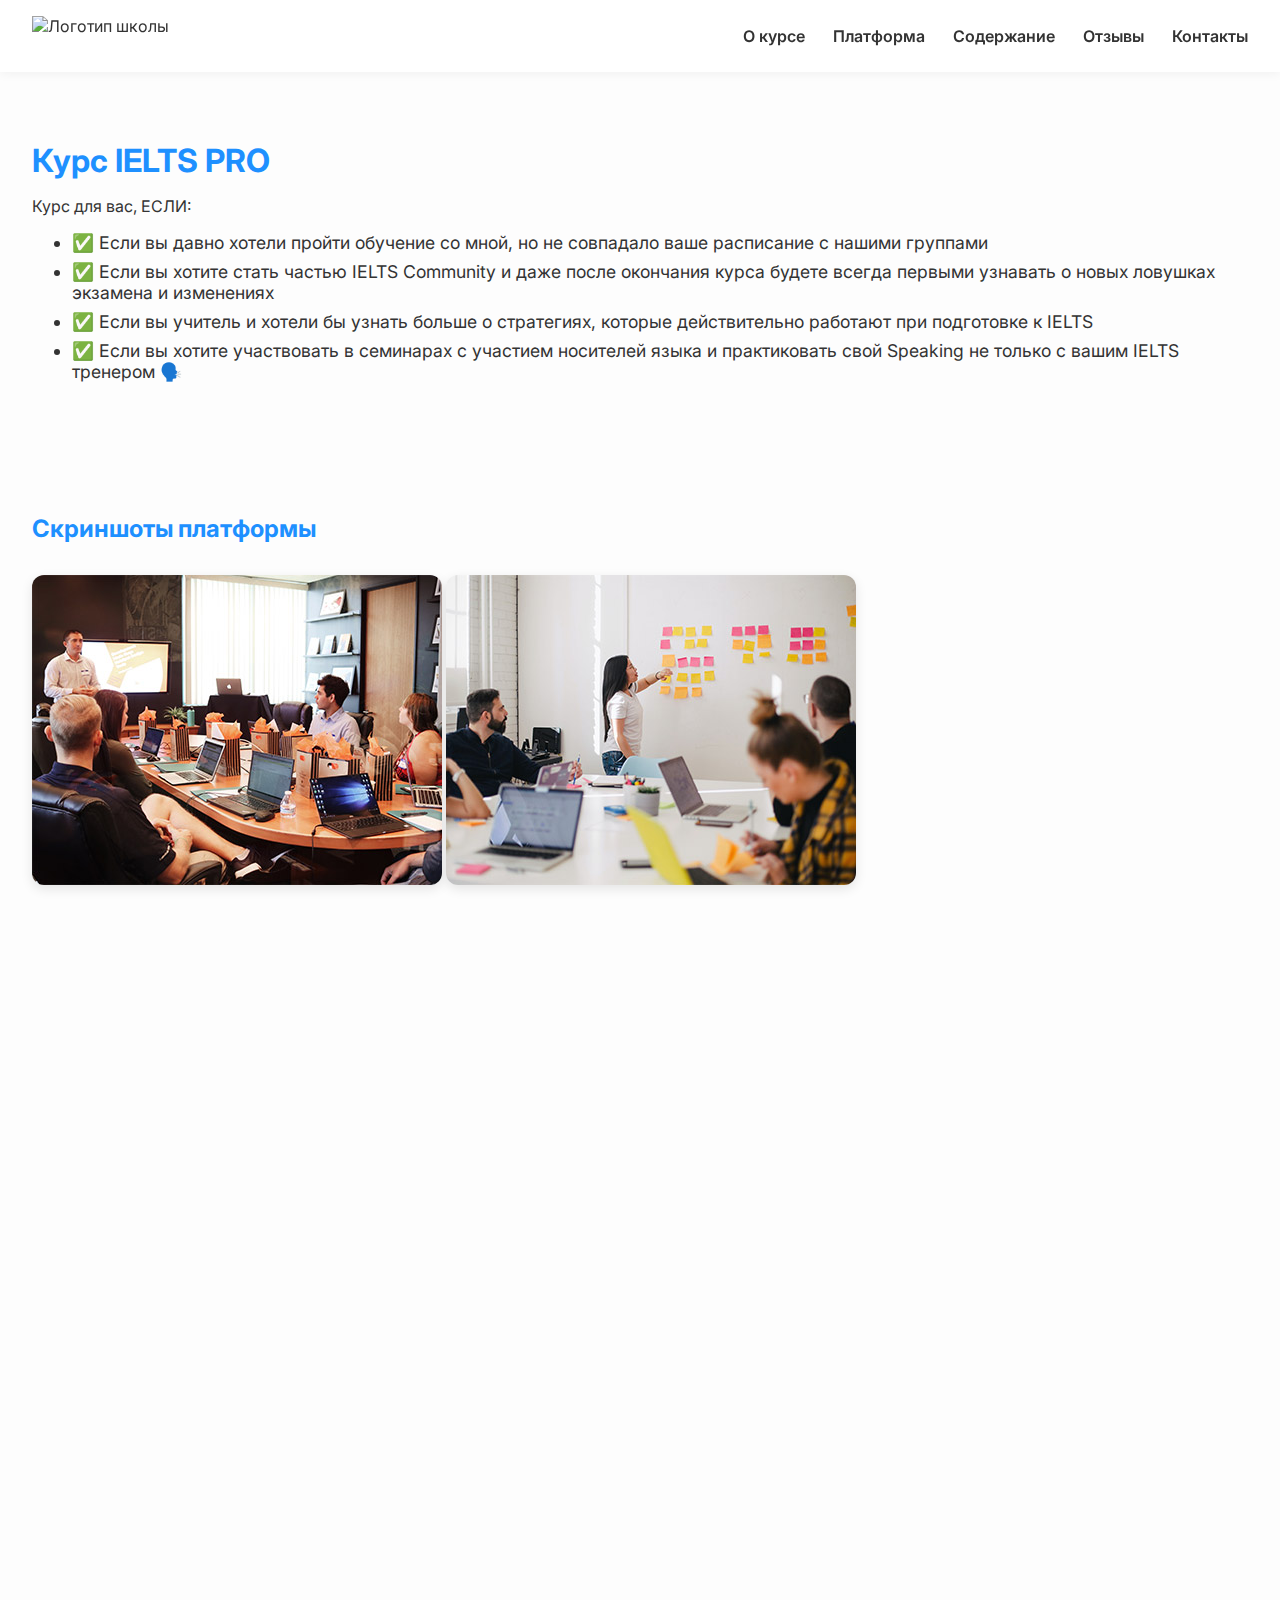
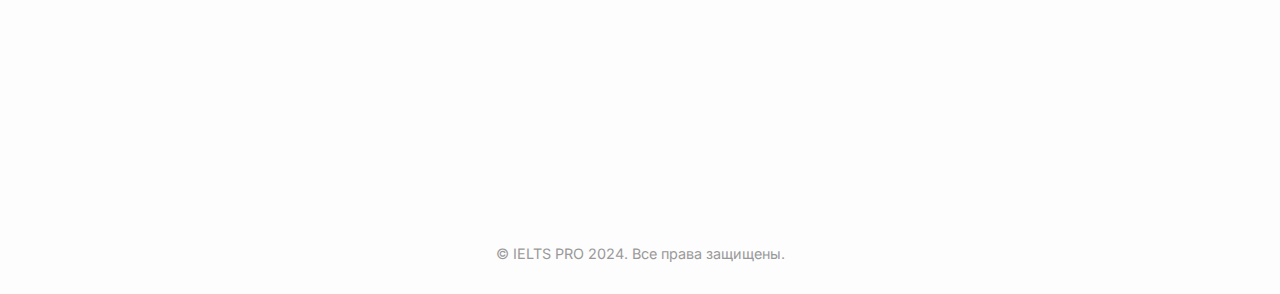
==== ielts_pro.html @ 4461705b "ielts webpage" ====
<!DOCTYPE html>
<html lang="ru">
<head>
  <meta charset="UTF-8">
  <meta name="viewport" content="width=device-width, initial-scale=1.0">
  <title>IELTS PRO</title>
  <link href="https://fonts.googleapis.com/css2?family=Inter:wght@400;600;700&display=swap" rel="stylesheet">
  <style>
    html {
      scroll-behavior: smooth;
    }
    body {
      font-family: 'Inter', sans-serif;
      margin: 0;
      padding: 0;
      background-color: #fdfdfd;
      color: #333;
    }
    header {
      background-color: white;
      padding: 1rem 2rem;
      display: flex;
      justify-content: space-between;
      align-items: center;
      position: sticky;
      top: 0;
      z-index: 1000;
      box-shadow: 0 2px 10px rgba(0, 0, 0, 0.05);
    }
    nav a {
      margin-left: 1.5rem;
      text-decoration: none;
      color: #333;
      font-weight: 600;
      transition: color 0.3s;
    }
    nav a:hover {
      color: #1e90ff;
    }
    section {
      padding: 3rem 2rem;
      opacity: 0;
      transform: translateY(20px);
      transition: opacity 0.8s ease, transform 0.8s ease;
    }
    section.visible {
      opacity: 1;
      transform: translateY(0);
    }
    h1, h2 {
      margin-bottom: 1rem;
      color: #1e90ff;
    }
    ul li {
      margin-bottom: 0.5rem;
      font-size: 1.1rem;
    }
    .screenshot {
      max-width: 100%;
      margin: 1rem 0;
      border-radius: 12px;
      box-shadow: 0 4px 12px rgba(0, 0, 0, 0.1);
    }
    .accordion {
      cursor: pointer;
      padding: 1rem;
      border-radius: 8px;
      background-color: #eee;
      margin-bottom: 0.5rem;
      transition: background-color 0.3s;
    }
    .accordion:hover {
      background-color: #ddd;
    }
    .panel {
      display: none;
      padding: 1rem;
      background-color: #f9f9f9;
      border-radius: 0 0 8px 8px;
    }
    .reviews {
      display: flex;
      overflow-x: auto;
      gap: 1rem;
    }
    .review {
      flex: 0 0 80%;
      min-width: 280px;
      background: #fff;
      padding: 1rem;
      border-radius: 12px;
      box-shadow: 0 2px 10px rgba(0,0,0,0.05);
    }
    .socials a {
      margin-right: 1rem;
      font-size: 24px;
      text-decoration: none;
    }
    footer {
      text-align: center;
      padding: 2rem;
      font-size: 0.9rem;
      color: #999;
    }
  </style>
</head>
<body>
  <header>
    <img src="assets/images/logo_web_1.png" alt="Логотип школы" height="40">
    <nav>
      <a href="#about">О курсе</a>
      <a href="#screenshots">Платформа</a>
      <a href="#content">Содержание</a>
      <a href="#reviews">Отзывы</a>
      <a href="#contact">Контакты</a>
    </nav>
  </header>

  <section id="about">
    <h1>Курс IELTS PRO</h1>
    <p>Курс для вас, ЕСЛИ:</p>
    <ul>
      <li>✅ Если вы давно хотели пройти обучение со мной, но не совпадало ваше расписание с нашими группами</li>
      <li>✅ Если вы хотите стать частью IELTS Community и даже после окончания курса будете всегда первыми узнавать о новых ловушках экзамена и изменениях</li>
      <li>✅ Если вы учитель и хотели бы узнать больше о стратегиях, которые действительно работают при подготовке к IELTS</li>
      <li>✅ Если вы хотите участвовать в семинарах с участием носителей языка и практиковать свой Speaking не только с вашим IELTS тренером 🗣️</li>
    </ul>
  </section>

  <section id="screenshots">
    <h2>Скриншоты платформы</h2>
    <img src="assets/images/course-01.jpg" alt="Скриншот курса" class="screenshot">
    <img src="assets/images/course-02.jpg" alt="Скриншот курса" class="screenshot">
  </section>

  <section id="content">
    <h2>Содержание курса</h2>
    <div class="accordion" onclick="togglePanel(this)">Модуль 1: Введение в экзамен IELTS</div>
    <div class="panel">Подробное объяснение формата экзамена, критериев оценки и стратегий подготовки.</div>

    <div class="accordion" onclick="togglePanel(this)">Модуль 2: Reading и Listening</div>
    <div class="panel">Методики анализа текстов и аудио с акцентом на практику.</div>

    <div class="accordion" onclick="togglePanel(this)">Модуль 3: Writing</div>
    <div class="panel">Разбор заданий Academic и General, шаблоны и примеры.</div>

    <div class="accordion" onclick="togglePanel(this)">Модуль 4: Speaking</div>
    <div class="panel">Подготовка к Part 1–3, практика с тренером и носителями языка.</div>
  </section>

  <section id="reviews">
    <h2>Отзывы студентов</h2>
    <div class="reviews">
      <div class="review">⭐⭐⭐⭐⭐<br>Курс очень структурированный и понятный! Благодаря нему сдала экзамен на 7.5!</div>
      <div class="review">⭐⭐⭐⭐⭐<br>Отличная платформа, удобный формат. Особенно понравились Speaking-сессии.</div>
    </div>
  </section>

  <section id="contact">
    <h2>Стоимость и контакт</h2>
    <p><strong>Цена:</strong> 14 900 ₽</p>
    <div class="socials">
      <a href="mailto:teacher@example.com">📧</a>
      <a href="https://t.me/teacher" target="_blank">📱</a>
      <a href="https://instagram.com/teacher" target="_blank">📸</a>
    </div>
  </section>

  <footer>
    © IELTS PRO 2024. Все права защищены.
  </footer>

  <script>
    function togglePanel(el) {
      const panel = el.nextElementSibling;
      panel.style.display = panel.style.display === 'block' ? 'none' : 'block';
    }

    const sections = document.querySelectorAll('section');
    const observer = new IntersectionObserver(entries => {
      entries.forEach(entry => {
        if (entry.isIntersecting) {
          entry.target.classList.add('visible');
          observer.unobserve(entry.target);
        }
      });
    }, { threshold: 0.1 });

    sections.forEach(section => {
      observer.observe(section);
    });
  </script>
</body>
</html>
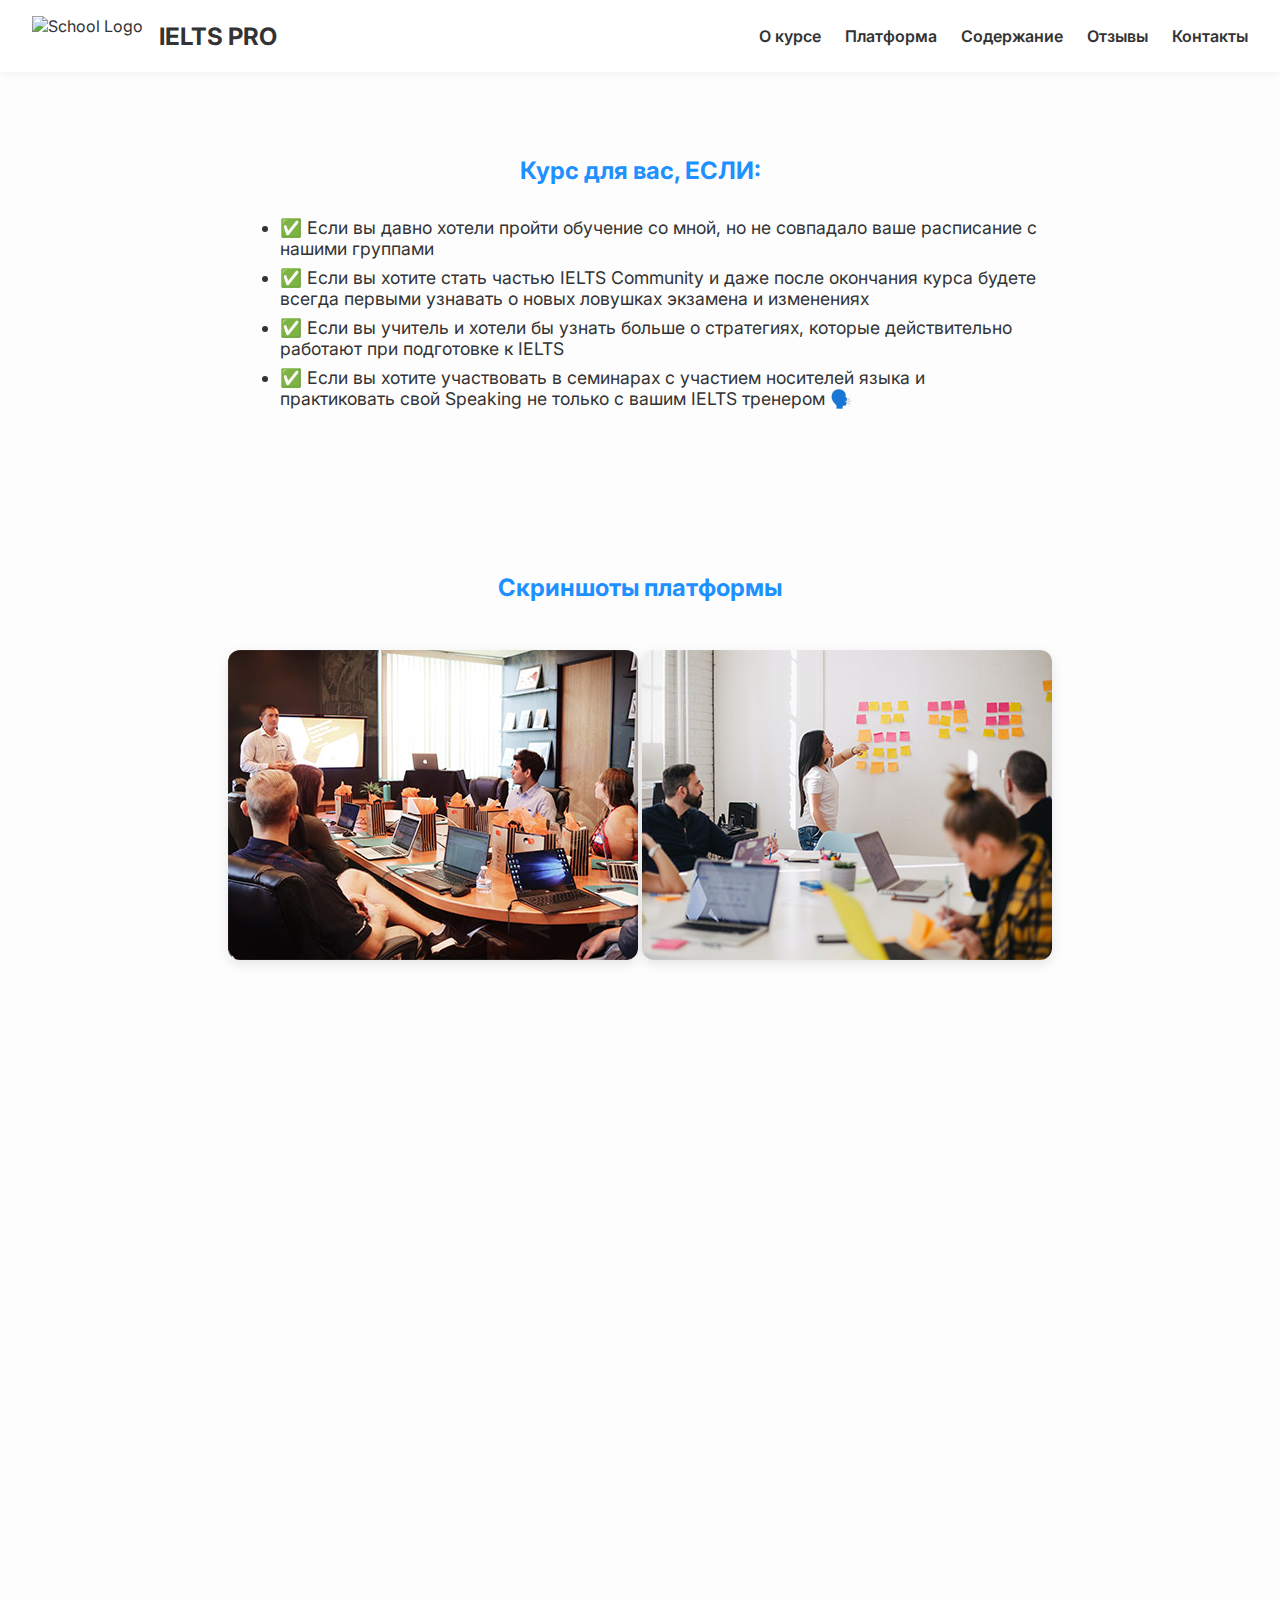
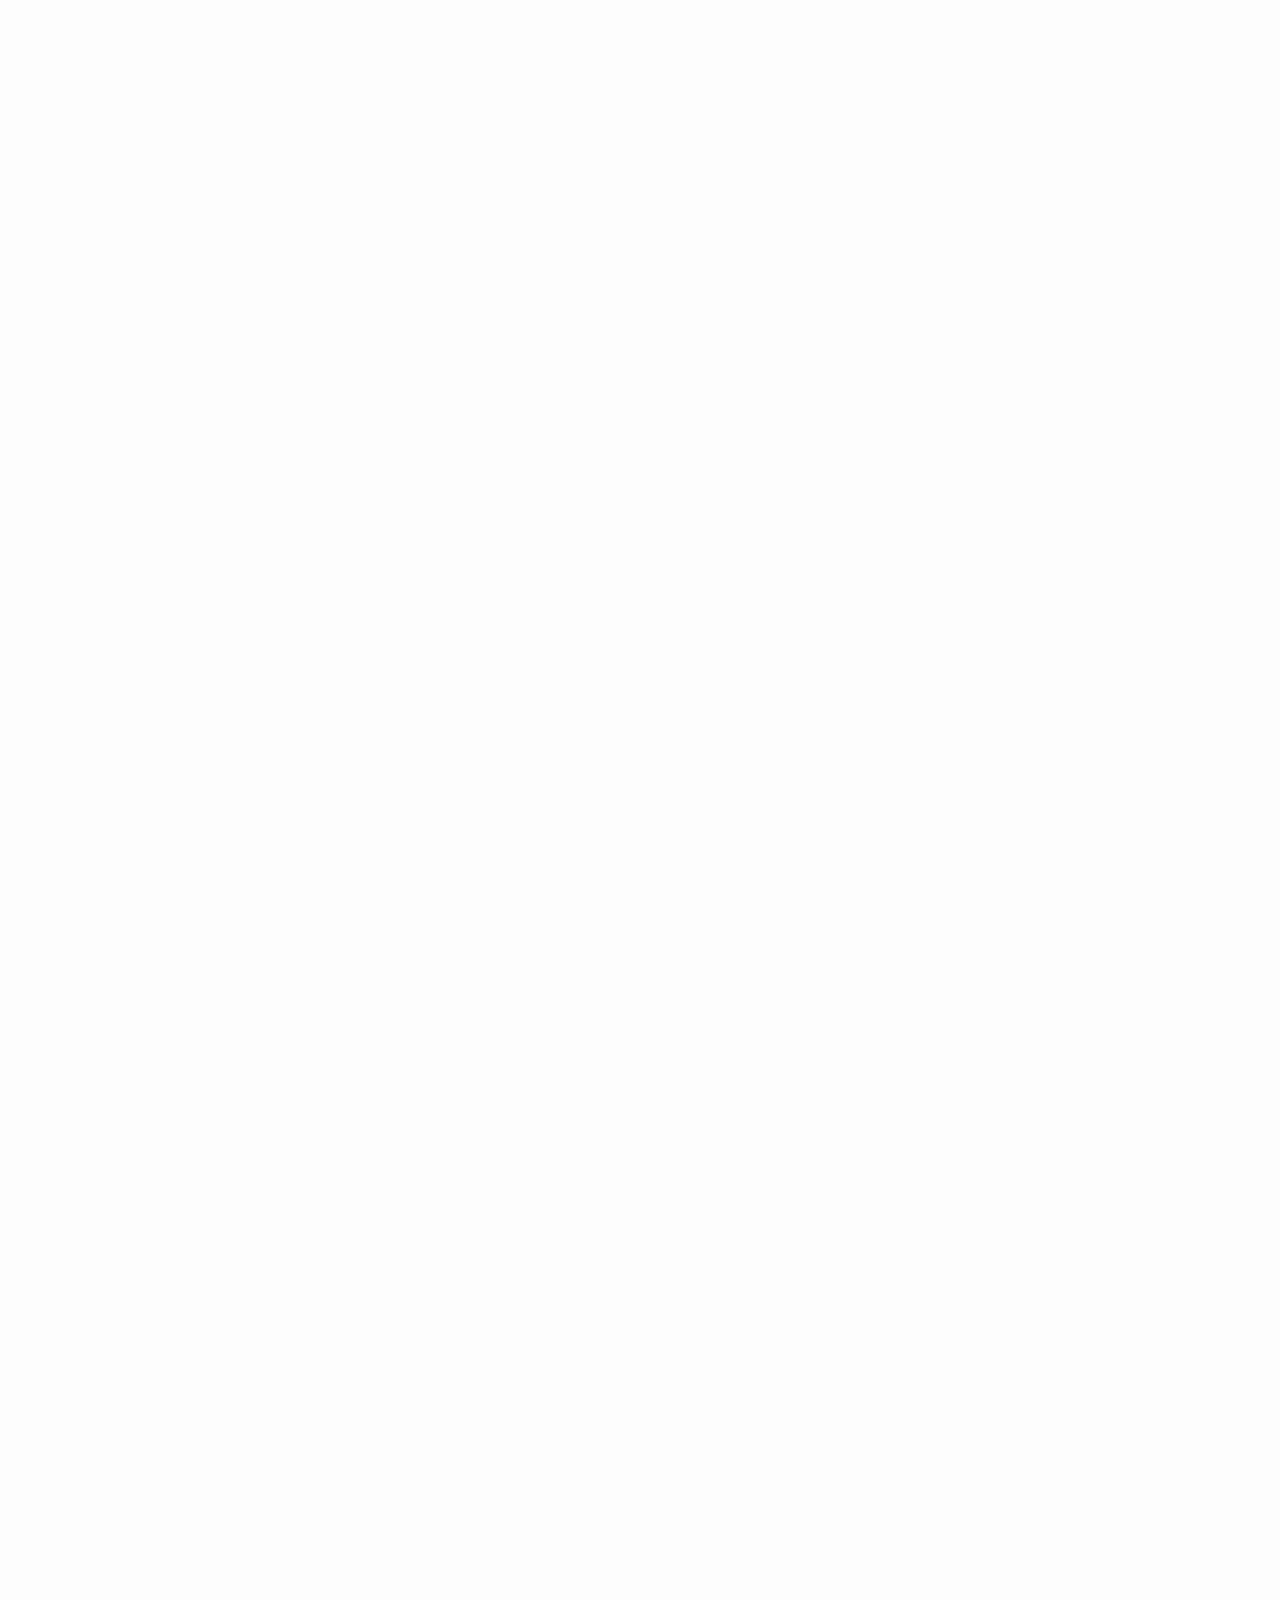
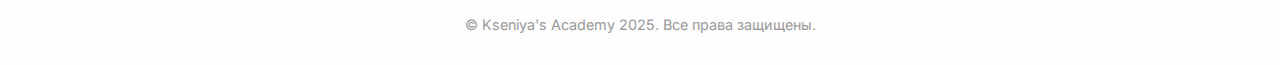
==== commit 6d1b9543: "some edits" ====
--- a/ielts_pro.html
+++ b/ielts_pro.html
@@ -1,11 +1,18 @@
 <!DOCTYPE html>
 <html lang="ru">
 <head>
+  <!-- Meta Information -->
   <meta charset="UTF-8">
   <meta name="viewport" content="width=device-width, initial-scale=1.0">
-  <title>IELTS PRO</title>
+  <title>Kseniya's Academy | IELTS PRO</title>
+
+  <!-- External Resources -->
   <link href="https://fonts.googleapis.com/css2?family=Inter:wght@400;600;700&display=swap" rel="stylesheet">
+  <link rel="stylesheet" href="https://cdnjs.cloudflare.com/ajax/libs/font-awesome/5.15.4/css/all.min.css">
+
+  <!-- Styles -->
   <style>
+    /* Base styles and resets */
     html {
       scroll-behavior: smooth;
     }
@@ -16,6 +23,8 @@
       background-color: #fdfdfd;
       color: #333;
     }
+
+    /* Header and Navigation Components */
     header {
       background-color: white;
       padding: 1rem 2rem;
@@ -27,6 +36,28 @@
       z-index: 1000;
       box-shadow: 0 2px 10px rgba(0, 0, 0, 0.05);
     }
+
+    /* Mobile Navigation Toggle Button */
+    .hamburger {
+      display: none;
+      flex-direction: column;
+      cursor: pointer;
+      padding: 5px;
+      z-index: 1001;
+    }
+    .hamburger span {
+      background: #333;
+      height: 3px;
+      width: 25px;
+      margin: 3px 0;
+      display: block;
+      transition: all 0.3s ease;
+    }
+
+    /* Main Navigation Menu */
+    .nav-menu {
+      display: flex;
+    }
     nav a {
       margin-left: 1.5rem;
       text-decoration: none;
@@ -37,8 +68,12 @@
     nav a:hover {
       color: #1e90ff;
     }
+
+    /* Section Layout and Animations */
     section {
-      padding: 3rem 2rem;
+      max-width: 1200px;
+      margin: 0 auto;
+      padding: 4rem 2rem;
       opacity: 0;
       transform: translateY(20px);
       transition: opacity 0.8s ease, transform 0.8s ease;
@@ -51,15 +86,24 @@
       margin-bottom: 1rem;
       color: #1e90ff;
     }
+    h2 {
+      text-align: center;
+      margin-bottom: 2rem;
+      position: relative;
+    }
     ul li {
       margin-bottom: 0.5rem;
       font-size: 1.1rem;
     }
     .screenshot {
       max-width: 100%;
-      margin: 1rem 0;
+      margin: 1rem auto;
       border-radius: 12px;
       box-shadow: 0 4px 12px rgba(0, 0, 0, 0.1);
+      transition: transform 0.3s ease;
+    }
+    .screenshot:hover {
+      transform: translateY(-5px);
     }
     .accordion {
       cursor: pointer;
@@ -80,16 +124,72 @@
     }
     .reviews {
       display: flex;
-      overflow-x: auto;
-      gap: 1rem;
+      gap: 2rem;
+      margin-top: 2rem;
+      flex-wrap: wrap;
+      justify-content: center;
     }
     .review {
-      flex: 0 0 80%;
-      min-width: 280px;
+      flex: 1;
+      min-width: 300px;
+      max-width: 400px;
       background: #fff;
-      padding: 1rem;
+      padding: 2rem;
       border-radius: 12px;
-      box-shadow: 0 2px 10px rgba(0,0,0,0.05);
+      box-shadow: 0 4px 12px rgba(0,0,0,0.1);
+      transition: transform 0.3s ease;
+    }
+    .review:hover {
+      transform: translateY(-5px);
+    }
+    .review-text {
+      margin-bottom: 10px;
+      position: relative;
+      overflow: hidden;
+    }
+
+    .review-text.collapsed {
+      max-height: 100px;
+    }
+
+    .review-text.expanded {
+      max-height: none;
+    }
+
+    .read-more-btn {
+      background: none;
+      border: none;
+      color: #1e90ff;
+      cursor: pointer;
+      font-size: 0.9rem;
+      padding: 5px 0;
+      margin-top: 10px;
+      text-decoration: underline;
+    }
+
+    .read-more-btn:hover {
+      color: #1873cc;
+    }
+
+    .fade-bottom {
+      position: absolute;
+      bottom: 0;
+      left: 0;
+      width: 100%;
+      height: 50px;
+      background: linear-gradient(transparent, white);
+      pointer-events: none;
+      display: none;
+    }
+
+    .review-text.collapsed .fade-bottom {
+      display: block;
+    }
+    .reviewer-name {
+      color: #666;
+      font-style: italic;
+      margin: 0;
+      text-align: right;
     }
     .socials a {
       margin-right: 1rem;
@@ -102,12 +202,370 @@
       font-size: 0.9rem;
       color: #999;
     }
+    .pricing-plans {
+      display: flex;
+      gap: 2rem;
+      justify-content: center;
+      flex-wrap: wrap;
+      margin-top: 2rem;
+    }
+
+    .pricing-plan {
+      flex: 1;
+      min-width: 280px;
+      max-width: 320px;
+      background: white;
+      padding: 2rem;
+      border-radius: 12px;
+      box-shadow: 0 4px 12px rgba(0,0,0,0.1);
+      text-align: center;
+      transition: transform 0.3s ease;
+    }
+
+    .pricing-plan:hover {
+      transform: translateY(-5px);
+    }
+
+    .plan-name {
+      font-size: 1.5rem;
+      color: #1e90ff;
+      margin-bottom: 1rem;
+    }
+
+    .plan-price {
+      font-size: 2rem;
+      font-weight: bold;
+      margin-bottom: 1.5rem;
+    }
+
+    .plan-features {
+      list-style: none;
+      padding: 0;
+      margin-bottom: 1.5rem;
+    }
+
+    .plan-features li {
+      margin-bottom: 0.5rem;
+    }
+
+    .contact-icons {
+      display: flex;
+      justify-content: center;
+      gap: 2rem;
+      margin-top: 2rem;
+    }
+
+    .contact-icon {
+      font-size: 2.5rem;
+      color: #1e90ff;
+      transition: transform 0.3s;
+    }
+
+    .contact-icon:hover {
+      transform: scale(1.1);
+    }
+
+    @media screen and (max-width: 768px) {
+      /* Mobile Navigation Adjustments */
+      .hamburger {
+        display: flex;
+      }
+    
+      .nav-menu {
+        position: fixed;
+        right: -100%;
+        top: 70px;
+        flex-direction: column;
+        background: white;
+        width: 100%;
+        height: auto;
+        padding: 20px;
+        transition: 0.3s;
+        box-shadow: 0 2px 5px rgba(0,0,0,0.1);
+        z-index: 1000;
+      }
+    
+      .nav-menu.active {
+        right: 0;
+      }
+    
+      .nav-menu a {
+        margin: 10px 0;
+        text-align: center;
+        display: block;
+        padding: 10px;
+        width: 100%;
+        box-sizing: border-box;
+      }
+    
+      /* Mobile Menu Animation */
+      .hamburger.active span:nth-child(1) {
+        transform: rotate(45deg) translate(6px, 6px);
+      }
+    
+      .hamburger.active span:nth-child(2) {
+        opacity: 0;
+      }
+    
+      .hamburger.active span:nth-child(3) {
+        transform: rotate(-45deg) translate(6px, -6px);
+      }
+
+      /* Mobile Header Height */
+      header {
+        height: 70px;
+        padding: 0 2rem;
+      }
+
+      /* Mobile Content Positioning */
+      body {
+        padding-top: 0;
+        position: relative;
+      }
+
+      /* Mobile Menu Display States */
+      .nav-menu:not(.active) {
+        display: none;
+      }
+
+      /* Mobile Typography Adjustments */
+      h1 {
+        font-size: 1.2rem !important; /* Уменьшаем размер на мобильных */
+      }
+
+      /* Mobile Section Spacing */
+      section {
+        padding: 2rem 1rem;
+      }
+
+      /* Mobile Cards Layout */
+      .pricing-plan,
+      .review {
+        min-width: auto;
+        width: 100%;
+        margin: 0 0 1rem 0;
+        padding: 1.5rem;
+        box-sizing: border-box;
+      }
+
+      .pricing-plans,
+      .reviews {
+        gap: 1rem;
+        padding: 0 1rem; /* Add horizontal padding */
+        margin: 0;
+        display: flex;
+        flex-direction: column;
+        align-items: center;
+        width: 100%;
+        box-sizing: border-box;
+      }
+
+      #pricing,
+      #reviews {
+        padding: 2rem 1rem;
+        width: 100%;
+        box-sizing: border-box;
+      }
+    }
+
+    /* Prevent Horizontal Scrolling */
+    html, body {
+      overflow-x: hidden;
+      width: 100%;
+    }
+
+    /* Стили для секции содержания */
+    #content {
+        max-width: 800px;
+        margin: 0 auto;
+        padding: 3rem 2rem;
+    }
+
+    .accordion {
+        max-width: 100%;
+        margin-bottom: 1rem;
+        border: 1px solid #e0e0e0;
+        border-radius: 8px;
+        background-color: #f8f9fa;
+        transition: all 0.3s ease;
+    }
+
+    .accordion:hover {
+        background-color: #e9ecef;
+        transform: translateY(-2px);
+        box-shadow: 0 4px 8px rgba(0,0,0,0.1);
+    }
+
+    .panel {
+        max-width: 100%;
+        margin: 0 0 1rem;
+        padding: 1rem;
+        border-radius: 0 0 8px 8px;
+        background-color: white;
+        box-shadow: inset 0 2px 4px rgba(0,0,0,0.05);
+    }
+
+    /* Стили для секции отзывов */
+    #reviews {
+        max-width: 900px;
+        margin: 0 auto;
+        padding: 3rem 2rem;
+    }
+
+    /* Медиа-запрос для мобильных устройств */
+    @media screen and (max-width: 768px) {
+        #content,
+        #reviews {
+            padding: 2rem 1rem;
+        }
+
+        .review {
+            flex: 0 0 90%;
+            padding: 1.5rem;
+        }
+    }
+
+    /* Общие стили для всех секций */
+    section {
+        max-width: 1200px;
+        margin: 0 auto;
+        padding: 4rem 2rem;
+        opacity: 0;
+        transform: translateY(20px);
+        transition: opacity 0.8s ease, transform 0.8s ease;
+    }
+
+    /* Специфичные стили для разных секций */
+    #about {
+        max-width: 800px;
+    }
+
+    #screenshots {
+        max-width: 1000px;
+        text-align: center;
+    }
+
+    #content {
+        max-width: 800px;
+    }
+
+    #reviews {
+        max-width: 900px;
+    }
+
+    #pricing {
+        max-width: 1000px;
+    }
+
+    #contact {
+        max-width: 600px;
+        text-align: center;
+    }
+
+    /* Стили для изображений в секции screenshots */
+    .screenshot {
+        max-width: 100%;
+        margin: 1rem auto;
+        border-radius: 12px;
+        box-shadow: 0 4px 12px rgba(0,0,0,0.1);
+        transition: transform 0.3s ease;
+    }
+
+    .screenshot:hover {
+        transform: translateY(-5px);
+    }
+
+    /* Медиа-запрос для мобильных устройств */
+    @media screen and (max-width: 768px) {
+        section {
+            padding: 3rem 1rem;
+        }
+
+        #about,
+        #screenshots,
+        #content,
+        #reviews,
+        #pricing,
+        #contact {
+            padding: 2rem 1rem;
+        }
+
+        .screenshot {
+            margin: 0.5rem auto;
+        }
+
+        .pricing-plan,
+        .review {
+            min-width: 100%;
+            margin: 0 0 1reм 0;
+        }
+
+        .pricing-plans,
+        .reviews {
+            gap: 1rem;
+        }
+    }
+
+    /* Fix for horizontal scrolling */
+    html, body {
+        overflow-x: hidden;
+        width: 100%;
+    }
+
+    /* Update reviews and pricing cards for mobile */
+    @media screen and (max-width: 768px) {
+        section {
+            padding: 2rem 1rem;
+        }
+
+        .pricing-plan,
+        .review {
+            min-width: auto;
+            width: 100%;
+            margin: 0 0 1rem 0;
+            padding: 1.5rem;
+            box-sizing: border-box;
+        }
+
+        .pricing-plans,
+        .reviews {
+            gap: 1rem;
+            padding: 0 1rem; /* Add horizontal padding */
+            margin: 0;
+            display: flex;
+            flex-direction: column;
+            align-items: center;
+            width: 100%;
+            box-sizing: border-box;
+        }
+
+        #pricing,
+        #reviews {
+            padding: 2rem 1rem;
+            width: 100%;
+            box-sizing: border-box;
+        }
+    }
   </style>
 </head>
 <body>
+  <!-- Header with Navigation -->
   <header>
-    <img src="assets/images/logo_web_1.png" alt="Логотип школы" height="40">
-    <nav>
+    <!-- Logo and Course Title -->
+    <div style="display: flex; align-items: center; gap: 1rem;">
+      <img src="assets/images/logo_web_1.png" alt="School Logo" height="40">
+      <h1 style="margin: 0; font-size: 1.5rem; color: #333;">IELTS PRO</h1>
+    </div>
+
+    <!-- Mobile Menu Trigger -->
+    <div class="hamburger" onclick="toggleMenu()">
+      <span></span>
+      <span></span>
+      <span></span>
+    </div>
+
+    <!-- Navigation Menu -->
+    <nav class="nav-menu">
       <a href="#about">О курсе</a>
       <a href="#screenshots">Платформа</a>
       <a href="#content">Содержание</a>
@@ -116,9 +574,9 @@
     </nav>
   </header>
 
+  <!-- Course Introduction Section -->
   <section id="about">
-    <h1>Курс IELTS PRO</h1>
-    <p>Курс для вас, ЕСЛИ:</p>
+    <h2>Курс для вас, ЕСЛИ:</h2>
     <ul>
       <li>✅ Если вы давно хотели пройти обучение со мной, но не совпадало ваше расписание с нашими группами</li>
       <li>✅ Если вы хотите стать частью IELTS Community и даже после окончания курса будете всегда первыми узнавать о новых ловушках экзамена и изменениях</li>
@@ -127,12 +585,14 @@
     </ul>
   </section>
 
+  <!-- Platform Screenshots Section -->
   <section id="screenshots">
     <h2>Скриншоты платформы</h2>
     <img src="assets/images/course-01.jpg" alt="Скриншот курса" class="screenshot">
     <img src="assets/images/course-02.jpg" alt="Скриншот курса" class="screenshot">
   </section>
 
+  <!-- Course Content Section with Accordion -->
   <section id="content">
     <h2>Содержание курса</h2>
     <div class="accordion" onclick="togglePanel(this)">Модуль 1: Введение в экзамен IELTS</div>
@@ -148,28 +608,92 @@
     <div class="panel">Подготовка к Part 1–3, практика с тренером и носителями языка.</div>
   </section>
 
+  <!-- Student Reviews Section -->
   <section id="reviews">
     <h2>Отзывы студентов</h2>
     <div class="reviews">
-      <div class="review">⭐⭐⭐⭐⭐<br>Курс очень структурированный и понятный! Благодаря нему сдала экзамен на 7.5!</div>
-      <div class="review">⭐⭐⭐⭐⭐<br>Отличная платформа, удобный формат. Особенно понравились Speaking-сессии.</div>
+        <div class="review">
+            <div class="review-text collapsed">
+                <p>Ксения, добрый день!
+                  Хочу оставить небольшой отзыв о нашем сотрудничестве по обучению детей. У меня двое абсолютно разных детей. До начала занятий с вами они уже изучали английский язык — в самых разных форматах: и в группах, и индивидуально, с разными преподавателями.
+                  С уверенностью могу сказать: вы смогли найти подход к каждому из них, несмотря на разные характеры. Дети очень полюбили занятия с вами, хотя требования всегда были на 100%, без каких-либо послаблений.
+                  Динамика обучения, структура занятий, чёткая отчётность и сама система преподавания — всё это дало результат, значительно превосходящий прежний опыт. Ваша методика, разнообразие форм работы, контроль за выполнением заданий и отношение к детям — всё это вызывает большое уважение. Это действительно профессиональный подход.
+                  Я очень надеюсь, что все знания, полученные от вас, помогут им и в дальнейшем. Впереди IELTS — держим пальцы крестиком за сына 😊 А у Дианы сложный курс — надеемся только на лучший результат.
+                  Спасибо за ваш труд! Очень благодарна 🌸</p>
+                <div class="fade-bottom"></div>
+            </div>
+            <button class="read-more-btn">Читать полностью</button>
+            <p class="reviewer-name">— Ирина Сорокина, родитель студента</p>
+        </div>
+        <div class="review">
+            <p class="review-text"><br>Выражаю огромную благодарность за обучение! Профессиональный подход, высокие требования дали отличный результат в знании английского языка. Буквально за 2 месяца на уровень выше!</p>
+            <p class="reviewer-name">— Галина, родитель студена</p>
+        </div>
     </div>
   </section>
 
-  <section id="contact">
-    <h2>Стоимость и контакт</h2>
-    <p><strong>Цена:</strong> 14 900 ₽</p>
-    <div class="socials">
-      <a href="mailto:teacher@example.com">📧</a>
-      <a href="https://t.me/teacher" target="_blank">📱</a>
-      <a href="https://instagram.com/teacher" target="_blank">📸</a>
+  <!-- Pricing Plans Section -->
+  <section id="pricing">
+    <h2>Тарифы</h2>
+    <div class="pricing-plans">
+      <div class="pricing-plan">
+        <h3 class="plan-name">Базовый</h3>
+        <div class="plan-price">14 900 ₽</div>
+        <ul class="plan-features">
+          <li>✅ Доступ к курсу на 3 месяца</li>
+          <li>✅ Все обучающие материалы</li>
+          <li>✅ Тесты и практические задания</li>
+        </ul>
+      </div>
+      
+      <div class="pricing-plan">
+        <h3 class="plan-name">Стандарт</h3>
+        <div class="plan-price">24 900 ₽</div>
+        <ul class="plan-features">
+          <li>✅ Доступ к курсу на 6 месяцев</li>
+          <li>✅ Все материалы базового тарифа</li>
+          <li>✅ 2 индивидуальные консультации</li>
+          <li>✅ Проверка Writing заданий</li>
+        </ul>
+      </div>
+
+      <div class="pricing-plan">
+        <h3 class="plan-name">Премиум</h3>
+        <div class="plan-price">34 900 ₽</div>
+        <ul class="plan-features">
+          <li>✅ Неограниченный доступ к курсу</li>
+          <li>✅ Все материалы стандартного тарифа</li>
+          <li>✅ 5 индивидуальных консультаций</li>
+          <li>✅ Регулярная проверка заданий</li>
+          <li>✅ Персональный ментор</li>
+        </ul>
+      </div>
     </div>
   </section>
 
+  <!-- Contact Information Section -->
+  <section id="contact">
+    <h2>Свяжитесь с нами</h2>
+    <p>Выберите удобный способ связи для получения подробной информации и оплаты курса:</p>
+    <div class="contact-icons">
+      <a href="https://www.instagram.com/kseniya_academy/" target="_blank" class="contact-icon">
+        <i class="fab fa-instagram"></i>
+      </a>
+      <a href="https://wa.me/+77782004417" target="_blank" class="contact-icon">
+        <i class="fab fa-whatsapp"></i>
+      </a>
+      <a href="mailto:libranefertiti93@gmail.com" class="contact-icon">
+        <i class="fas fa-envelope"></i>
+      </a>
+    </div>
+  </section>
+
+  <!-- Footer -->
   <footer>
-    © IELTS PRO 2024. Все права защищены.
+    © Kseniya's Academy 2025. Все права защищены.
   </footer>
 
+  <!-- Scripts -->
   <script>
     function togglePanel(el) {
       const panel = el.nextElementSibling;
@@ -189,6 +713,38 @@
     sections.forEach(section => {
       observer.observe(section);
     });
+
+    function toggleMenu() {
+      const hamburger = document.querySelector('.hamburger');
+      const navMenu = document.querySelector('.nav-menu');
+      
+      hamburger.classList.toggle('active');
+      navMenu.classList.toggle('active');
+    }
+
+    // Close menu when clicking a link
+    document.querySelectorAll('.nav-menu a').forEach(link => {
+      link.addEventListener('click', () => {
+        const hamburger = document.querySelector('.hamburger');
+        const navMenu = document.querySelector('.nav-menu');
+        
+        hamburger.classList.remove('active');
+        navMenu.classList.remove('active');
+      });
+    });
+
+    // Read More functionality
+    document.querySelectorAll('.read-more-btn').forEach(button => {
+        button.addEventListener('click', function() {
+            const reviewText = this.previousElementSibling;
+            const isCollapsed = reviewText.classList.contains('collapsed');
+            
+            reviewText.classList.toggle('collapsed');
+            reviewText.classList.toggle('expanded');
+            
+            this.textContent = isCollapsed ? 'Свернуть' : 'Читать полностью';
+        });
+    });
   </script>
 </body>
-</html>
+</html>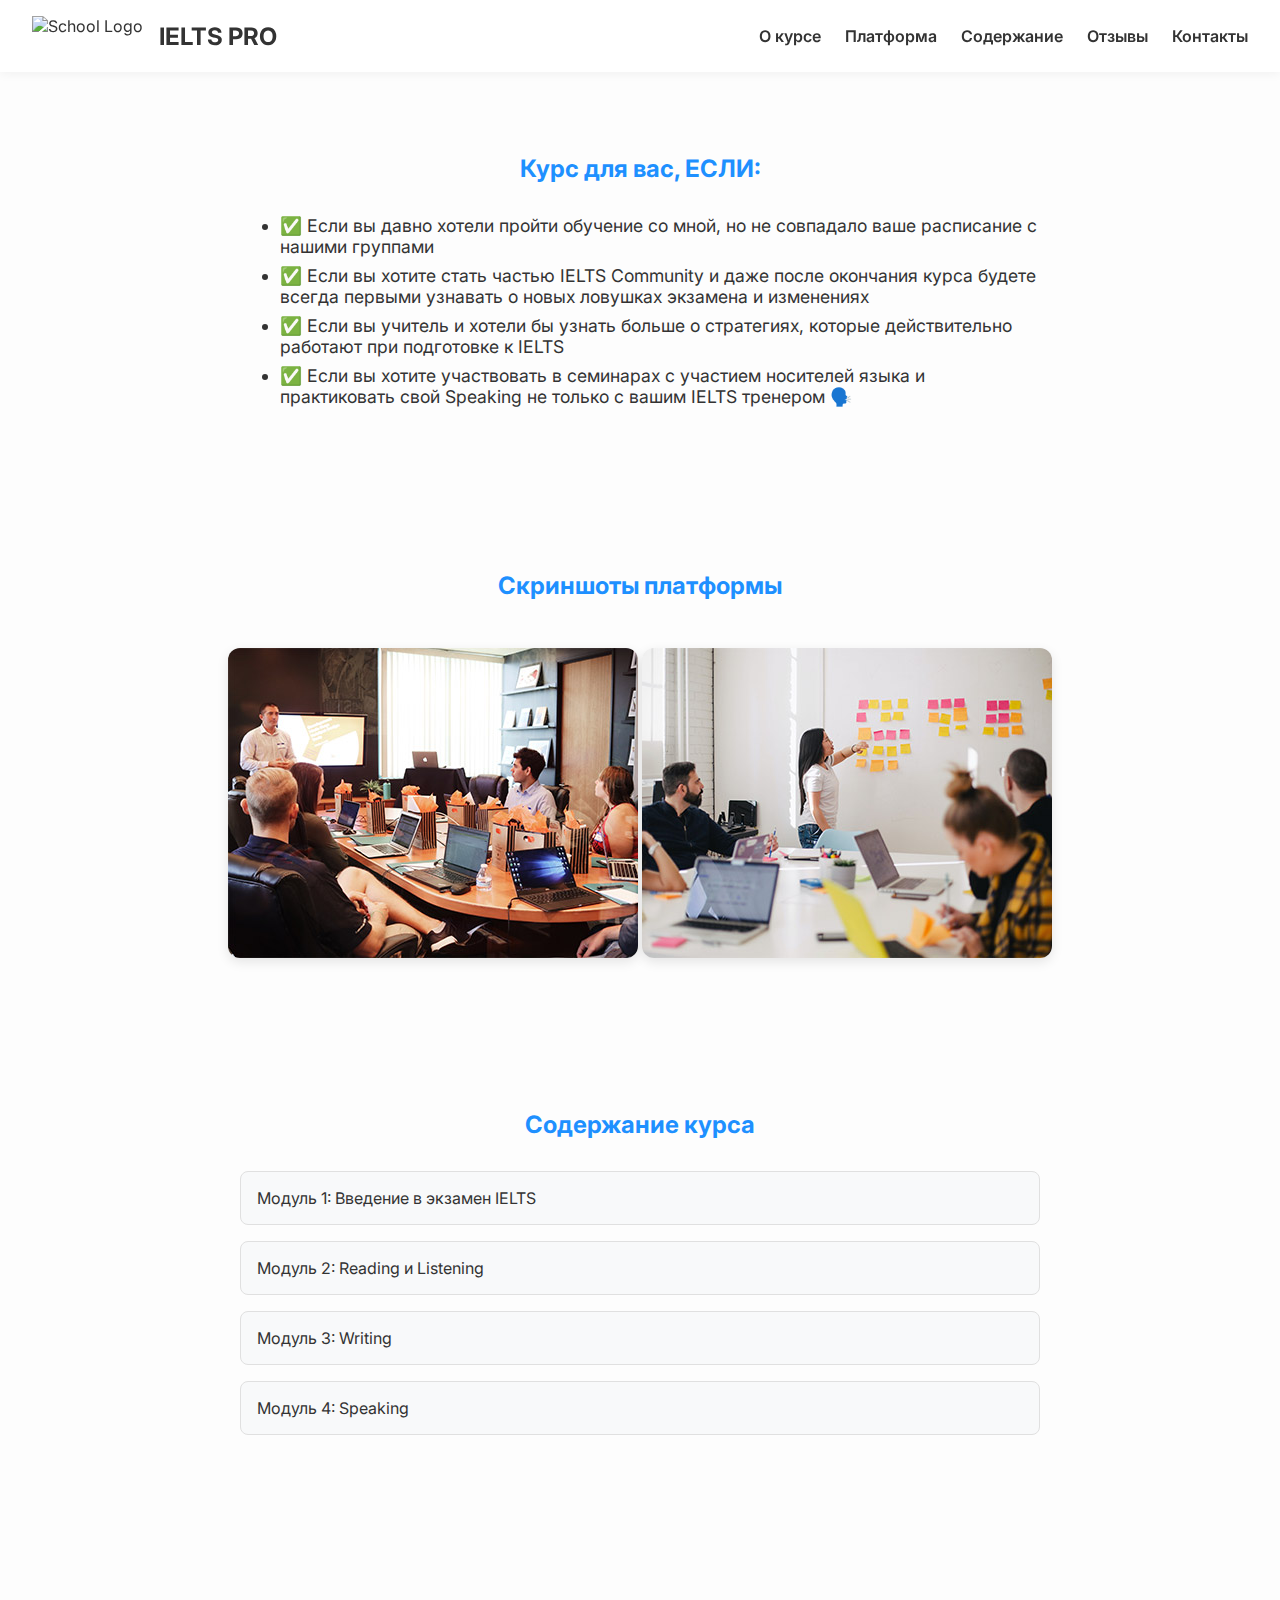
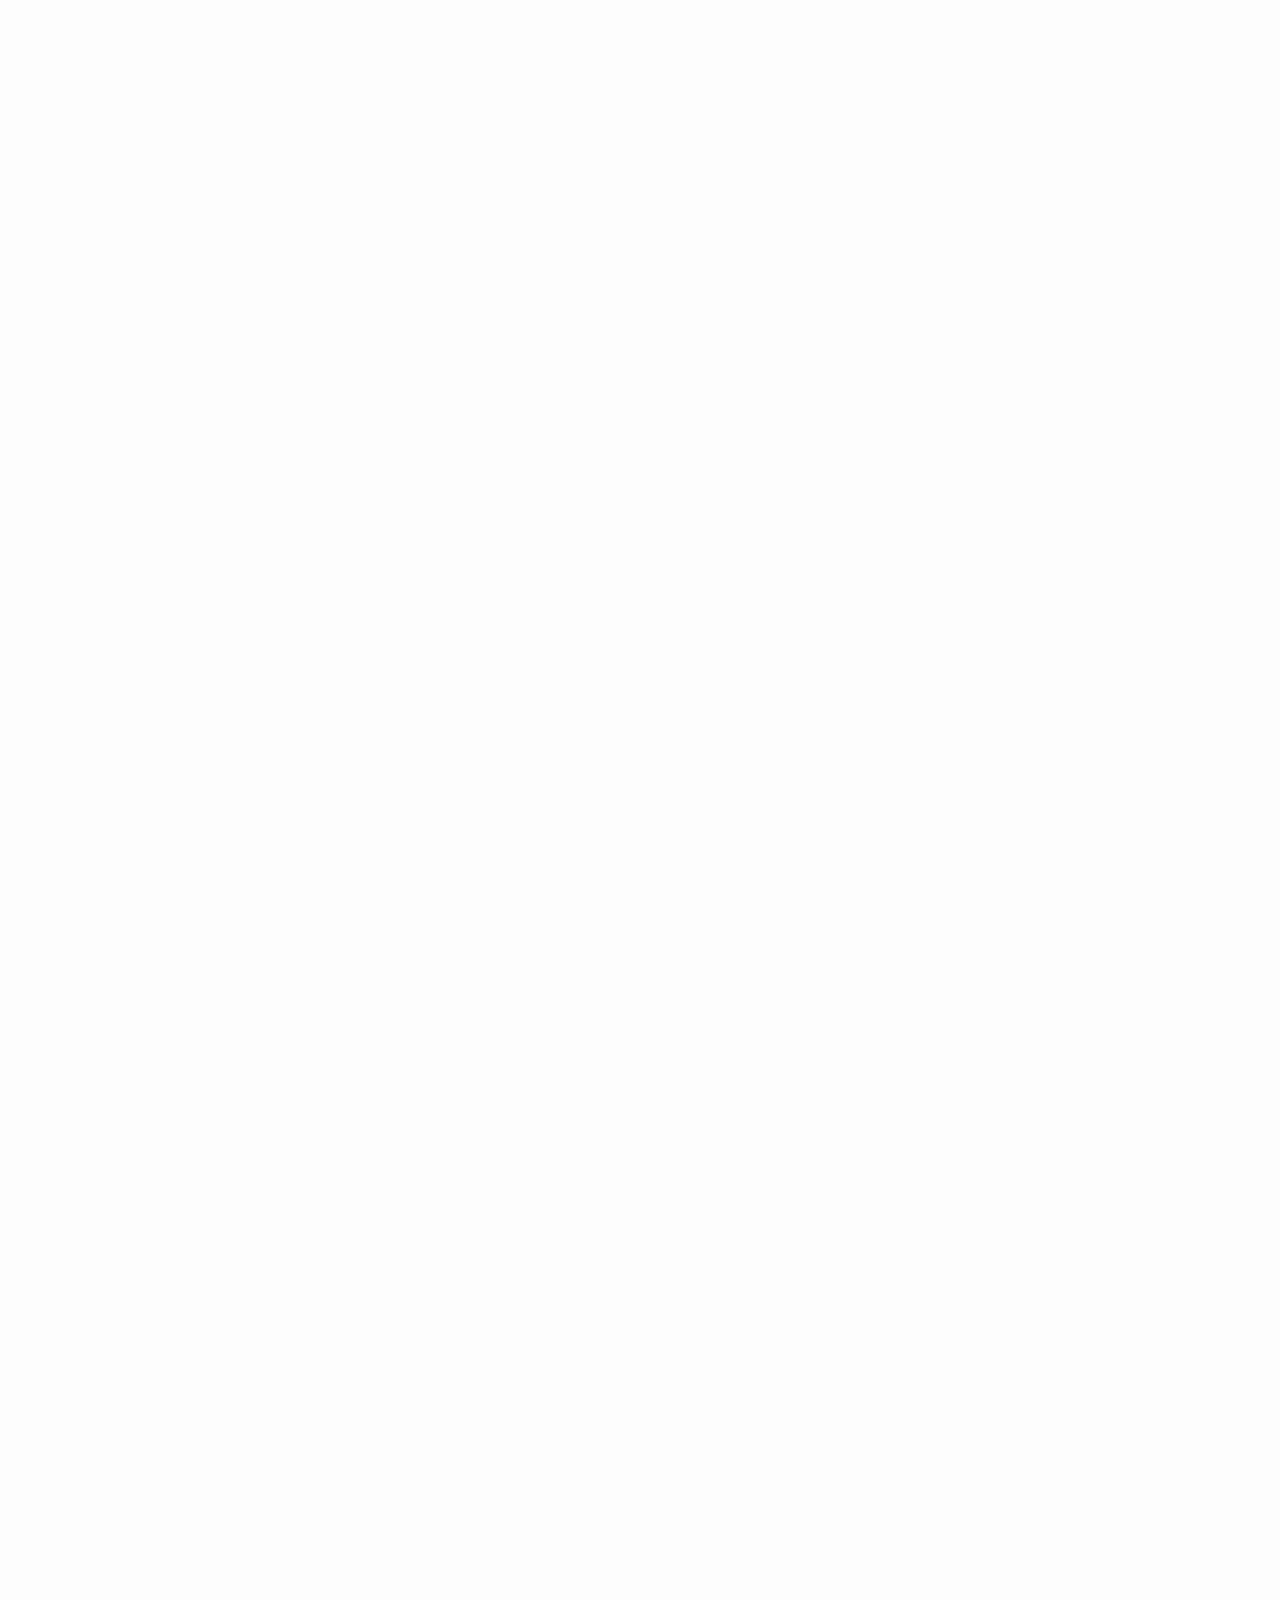
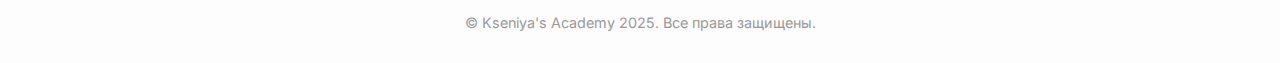
==== commit 9040cd93: "fix header" ====
--- a/ielts_pro.html
+++ b/ielts_pro.html
@@ -22,6 +22,7 @@
       padding: 0;
       background-color: #fdfdfd;
       color: #333;
+      padding-top: 70px; /* Height of header */
     }
 
     /* Header and Navigation Components */
@@ -31,8 +32,10 @@
       display: flex;
       justify-content: space-between;
       align-items: center;
-      position: sticky;
+      position: fixed; /* Change from sticky to fixed */
       top: 0;
+      left: 0;
+      right: 0;
       z-index: 1000;
       box-shadow: 0 2px 10px rgba(0, 0, 0, 0.05);
     }
@@ -319,7 +322,7 @@
 
       /* Mobile Content Positioning */
       body {
-        padding-top: 0;
+        padding-top: 70px;
         position: relative;
       }
 
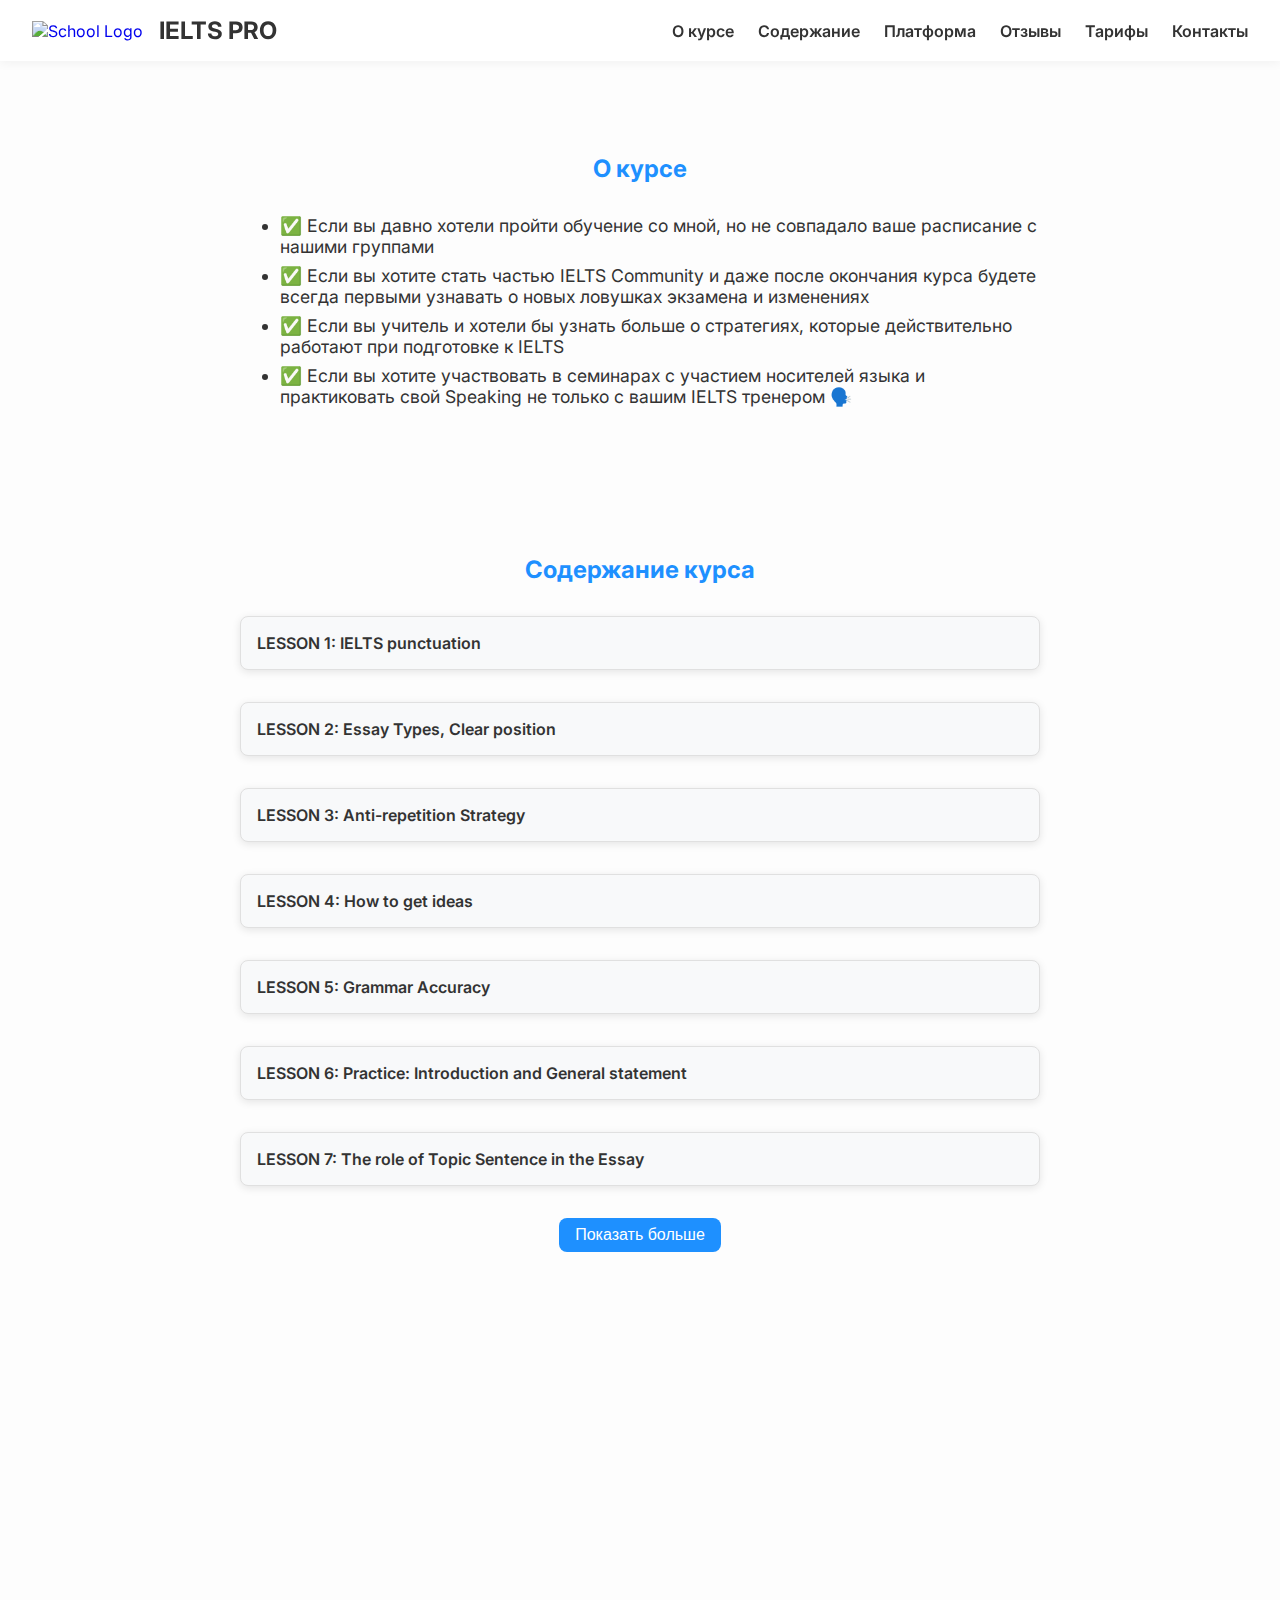
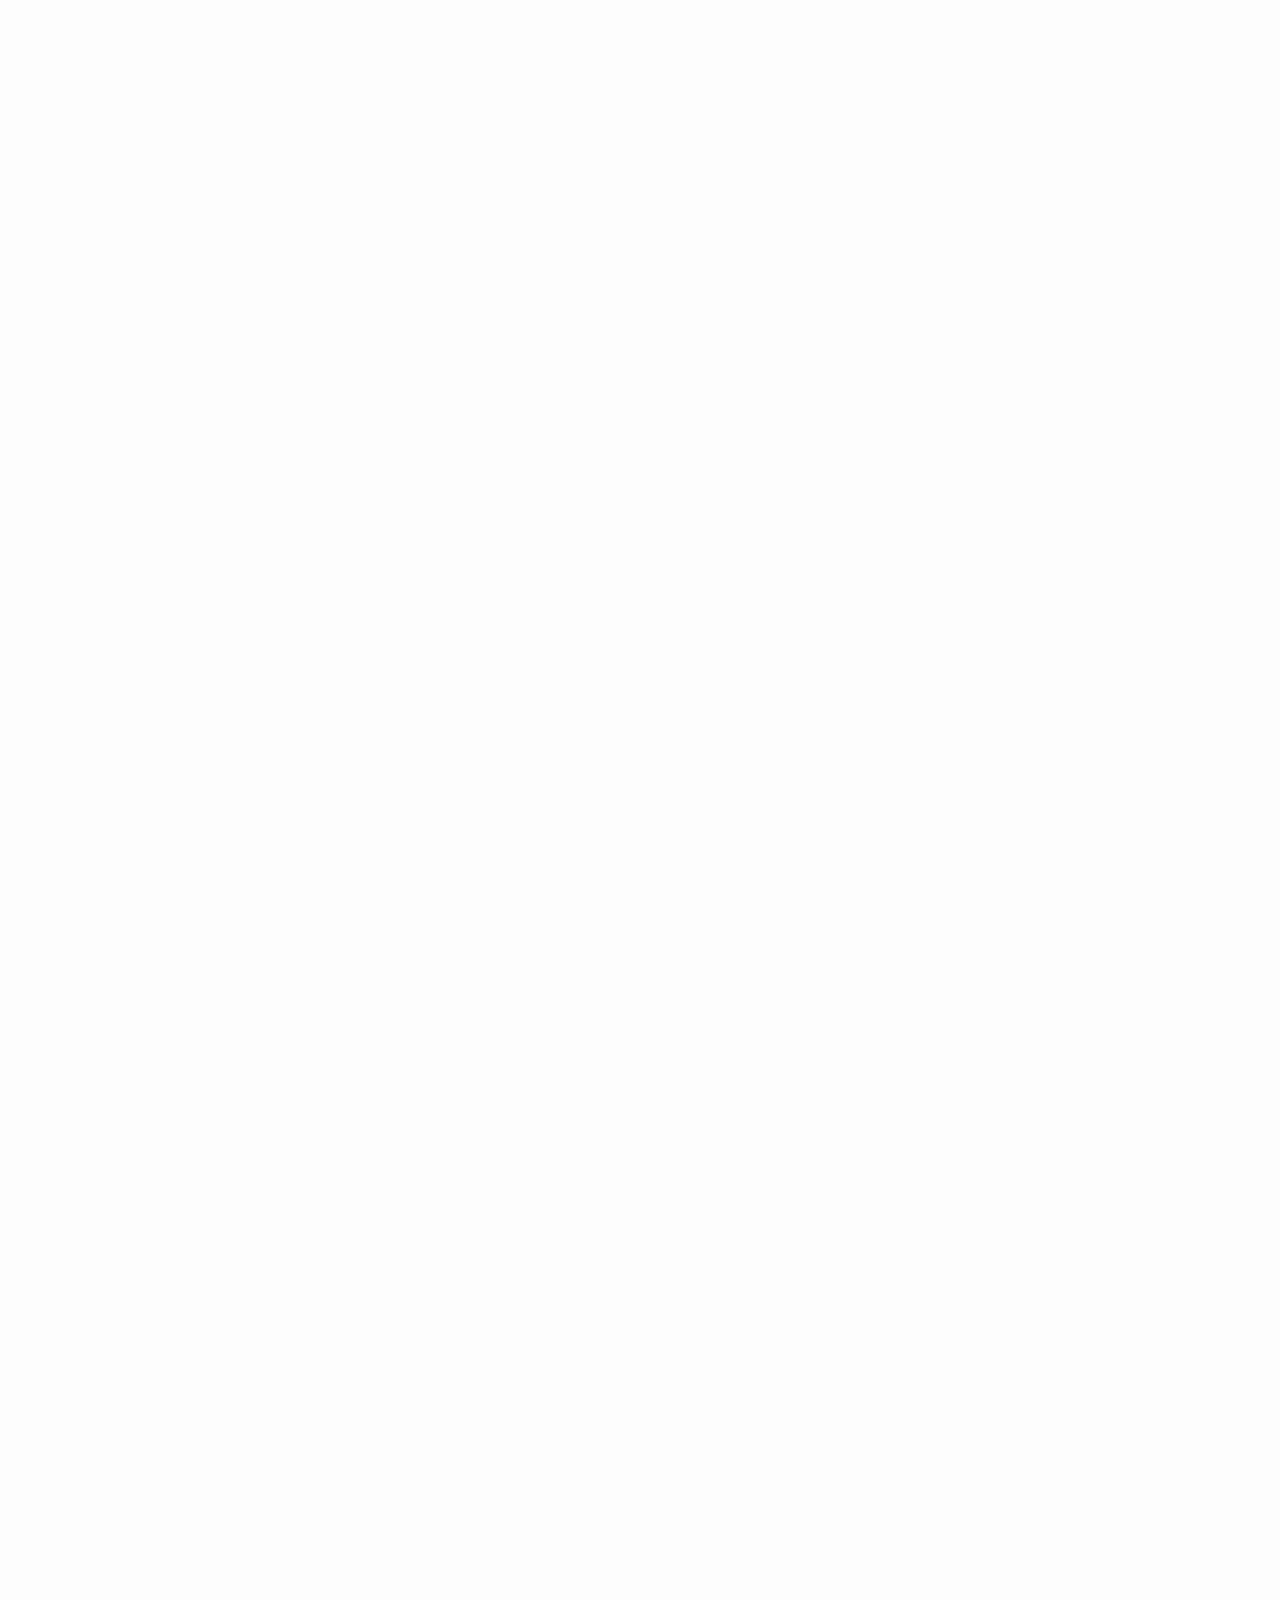
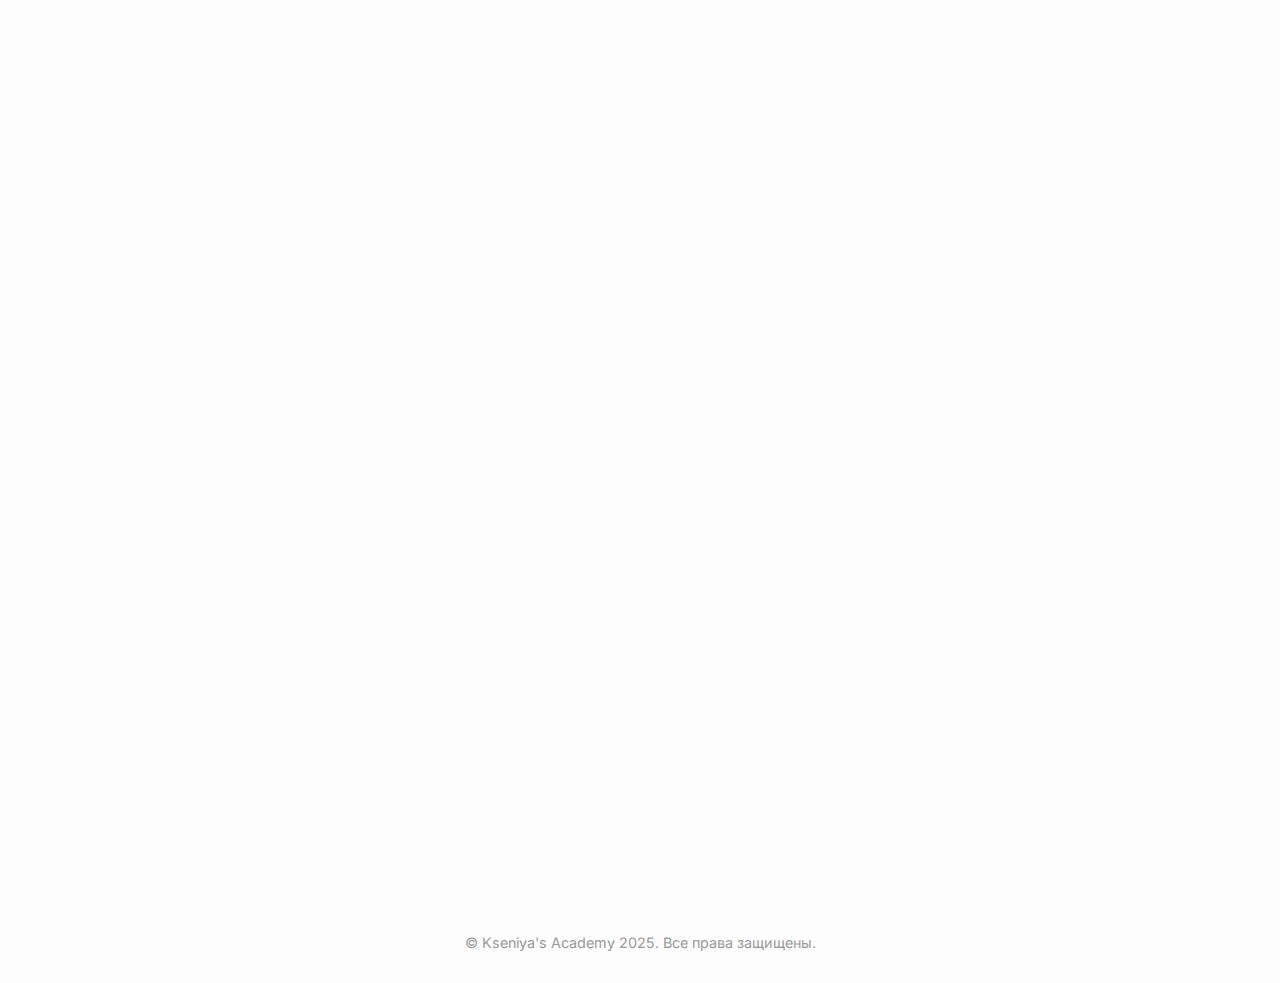
==== commit badfe78f: "Rename ielts page" ====
--- a/ielts_pro.html
+++ b/ielts_pro.html
@@ -9,554 +9,20 @@
   <!-- External Resources -->
   <link href="https://fonts.googleapis.com/css2?family=Inter:wght@400;600;700&display=swap" rel="stylesheet">
   <link rel="stylesheet" href="https://cdnjs.cloudflare.com/ajax/libs/font-awesome/5.15.4/css/all.min.css">
+  <link rel="stylesheet" href="https://unpkg.com/swiper/swiper-bundle.min.css">
 
   <!-- Styles -->
-  <style>
-    /* Base styles and resets */
-    html {
-      scroll-behavior: smooth;
-    }
-    body {
-      font-family: 'Inter', sans-serif;
-      margin: 0;
-      padding: 0;
-      background-color: #fdfdfd;
-      color: #333;
-      padding-top: 70px; /* Height of header */
-    }
-
-    /* Header and Navigation Components */
-    header {
-      background-color: white;
-      padding: 1rem 2rem;
-      display: flex;
-      justify-content: space-between;
-      align-items: center;
-      position: fixed; /* Change from sticky to fixed */
-      top: 0;
-      left: 0;
-      right: 0;
-      z-index: 1000;
-      box-shadow: 0 2px 10px rgba(0, 0, 0, 0.05);
-    }
-
-    /* Mobile Navigation Toggle Button */
-    .hamburger {
-      display: none;
-      flex-direction: column;
-      cursor: pointer;
-      padding: 5px;
-      z-index: 1001;
-    }
-    .hamburger span {
-      background: #333;
-      height: 3px;
-      width: 25px;
-      margin: 3px 0;
-      display: block;
-      transition: all 0.3s ease;
-    }
-
-    /* Main Navigation Menu */
-    .nav-menu {
-      display: flex;
-    }
-    nav a {
-      margin-left: 1.5rem;
-      text-decoration: none;
-      color: #333;
-      font-weight: 600;
-      transition: color 0.3s;
-    }
-    nav a:hover {
-      color: #1e90ff;
-    }
-
-    /* Section Layout and Animations */
-    section {
-      max-width: 1200px;
-      margin: 0 auto;
-      padding: 4rem 2rem;
-      opacity: 0;
-      transform: translateY(20px);
-      transition: opacity 0.8s ease, transform 0.8s ease;
-    }
-    section.visible {
-      opacity: 1;
-      transform: translateY(0);
-    }
-    h1, h2 {
-      margin-bottom: 1rem;
-      color: #1e90ff;
-    }
-    h2 {
-      text-align: center;
-      margin-bottom: 2rem;
-      position: relative;
-    }
-    ul li {
-      margin-bottom: 0.5rem;
-      font-size: 1.1rem;
-    }
-    .screenshot {
-      max-width: 100%;
-      margin: 1rem auto;
-      border-radius: 12px;
-      box-shadow: 0 4px 12px rgba(0, 0, 0, 0.1);
-      transition: transform 0.3s ease;
-    }
-    .screenshot:hover {
-      transform: translateY(-5px);
-    }
-    .accordion {
-      cursor: pointer;
-      padding: 1rem;
-      border-radius: 8px;
-      background-color: #eee;
-      margin-bottom: 0.5rem;
-      transition: background-color 0.3s;
-    }
-    .accordion:hover {
-      background-color: #ddd;
-    }
-    .panel {
-      display: none;
-      padding: 1rem;
-      background-color: #f9f9f9;
-      border-radius: 0 0 8px 8px;
-    }
-    .reviews {
-      display: flex;
-      gap: 2rem;
-      margin-top: 2rem;
-      flex-wrap: wrap;
-      justify-content: center;
-    }
-    .review {
-      flex: 1;
-      min-width: 300px;
-      max-width: 400px;
-      background: #fff;
-      padding: 2rem;
-      border-radius: 12px;
-      box-shadow: 0 4px 12px rgba(0,0,0,0.1);
-      transition: transform 0.3s ease;
-    }
-    .review:hover {
-      transform: translateY(-5px);
-    }
-    .review-text {
-      margin-bottom: 10px;
-      position: relative;
-      overflow: hidden;
-    }
-
-    .review-text.collapsed {
-      max-height: 100px;
-    }
-
-    .review-text.expanded {
-      max-height: none;
-    }
-
-    .read-more-btn {
-      background: none;
-      border: none;
-      color: #1e90ff;
-      cursor: pointer;
-      font-size: 0.9rem;
-      padding: 5px 0;
-      margin-top: 10px;
-      text-decoration: underline;
-    }
-
-    .read-more-btn:hover {
-      color: #1873cc;
-    }
-
-    .fade-bottom {
-      position: absolute;
-      bottom: 0;
-      left: 0;
-      width: 100%;
-      height: 50px;
-      background: linear-gradient(transparent, white);
-      pointer-events: none;
-      display: none;
-    }
-
-    .review-text.collapsed .fade-bottom {
-      display: block;
-    }
-    .reviewer-name {
-      color: #666;
-      font-style: italic;
-      margin: 0;
-      text-align: right;
-    }
-    .socials a {
-      margin-right: 1rem;
-      font-size: 24px;
-      text-decoration: none;
-    }
-    footer {
-      text-align: center;
-      padding: 2rem;
-      font-size: 0.9rem;
-      color: #999;
-    }
-    .pricing-plans {
-      display: flex;
-      gap: 2rem;
-      justify-content: center;
-      flex-wrap: wrap;
-      margin-top: 2rem;
-    }
-
-    .pricing-plan {
-      flex: 1;
-      min-width: 280px;
-      max-width: 320px;
-      background: white;
-      padding: 2rem;
-      border-radius: 12px;
-      box-shadow: 0 4px 12px rgba(0,0,0,0.1);
-      text-align: center;
-      transition: transform 0.3s ease;
-    }
-
-    .pricing-plan:hover {
-      transform: translateY(-5px);
-    }
-
-    .plan-name {
-      font-size: 1.5rem;
-      color: #1e90ff;
-      margin-bottom: 1rem;
-    }
-
-    .plan-price {
-      font-size: 2rem;
-      font-weight: bold;
-      margin-bottom: 1.5rem;
-    }
-
-    .plan-features {
-      list-style: none;
-      padding: 0;
-      margin-bottom: 1.5rem;
-    }
-
-    .plan-features li {
-      margin-bottom: 0.5rem;
-    }
-
-    .contact-icons {
-      display: flex;
-      justify-content: center;
-      gap: 2rem;
-      margin-top: 2rem;
-    }
-
-    .contact-icon {
-      font-size: 2.5rem;
-      color: #1e90ff;
-      transition: transform 0.3s;
-    }
-
-    .contact-icon:hover {
-      transform: scale(1.1);
-    }
-
-    @media screen and (max-width: 768px) {
-      /* Mobile Navigation Adjustments */
-      .hamburger {
-        display: flex;
-      }
-    
-      .nav-menu {
-        position: fixed;
-        right: -100%;
-        top: 70px;
-        flex-direction: column;
-        background: white;
-        width: 100%;
-        height: auto;
-        padding: 20px;
-        transition: 0.3s;
-        box-shadow: 0 2px 5px rgba(0,0,0,0.1);
-        z-index: 1000;
-      }
-    
-      .nav-menu.active {
-        right: 0;
-      }
-    
-      .nav-menu a {
-        margin: 10px 0;
-        text-align: center;
-        display: block;
-        padding: 10px;
-        width: 100%;
-        box-sizing: border-box;
-      }
-    
-      /* Mobile Menu Animation */
-      .hamburger.active span:nth-child(1) {
-        transform: rotate(45deg) translate(6px, 6px);
-      }
-    
-      .hamburger.active span:nth-child(2) {
-        opacity: 0;
-      }
-    
-      .hamburger.active span:nth-child(3) {
-        transform: rotate(-45deg) translate(6px, -6px);
-      }
-
-      /* Mobile Header Height */
-      header {
-        height: 70px;
-        padding: 0 2rem;
-      }
-
-      /* Mobile Content Positioning */
-      body {
-        padding-top: 70px;
-        position: relative;
-      }
-
-      /* Mobile Menu Display States */
-      .nav-menu:not(.active) {
-        display: none;
-      }
-
-      /* Mobile Typography Adjustments */
-      h1 {
-        font-size: 1.2rem !important; /* Уменьшаем размер на мобильных */
-      }
-
-      /* Mobile Section Spacing */
-      section {
-        padding: 2rem 1rem;
-      }
-
-      /* Mobile Cards Layout */
-      .pricing-plan,
-      .review {
-        min-width: auto;
-        width: 100%;
-        margin: 0 0 1rem 0;
-        padding: 1.5rem;
-        box-sizing: border-box;
-      }
-
-      .pricing-plans,
-      .reviews {
-        gap: 1rem;
-        padding: 0 1rem; /* Add horizontal padding */
-        margin: 0;
-        display: flex;
-        flex-direction: column;
-        align-items: center;
-        width: 100%;
-        box-sizing: border-box;
-      }
-
-      #pricing,
-      #reviews {
-        padding: 2rem 1rem;
-        width: 100%;
-        box-sizing: border-box;
-      }
-    }
-
-    /* Prevent Horizontal Scrolling */
-    html, body {
-      overflow-x: hidden;
-      width: 100%;
-    }
-
-    /* Стили для секции содержания */
-    #content {
-        max-width: 800px;
-        margin: 0 auto;
-        padding: 3rem 2rem;
-    }
-
-    .accordion {
-        max-width: 100%;
-        margin-bottom: 1rem;
-        border: 1px solid #e0e0e0;
-        border-radius: 8px;
-        background-color: #f8f9fa;
-        transition: all 0.3s ease;
-    }
-
-    .accordion:hover {
-        background-color: #e9ecef;
-        transform: translateY(-2px);
-        box-shadow: 0 4px 8px rgba(0,0,0,0.1);
-    }
-
-    .panel {
-        max-width: 100%;
-        margin: 0 0 1rem;
-        padding: 1rem;
-        border-radius: 0 0 8px 8px;
-        background-color: white;
-        box-shadow: inset 0 2px 4px rgba(0,0,0,0.05);
-    }
-
-    /* Стили для секции отзывов */
-    #reviews {
-        max-width: 900px;
-        margin: 0 auto;
-        padding: 3rem 2rem;
-    }
-
-    /* Медиа-запрос для мобильных устройств */
-    @media screen and (max-width: 768px) {
-        #content,
-        #reviews {
-            padding: 2rem 1rem;
-        }
-
-        .review {
-            flex: 0 0 90%;
-            padding: 1.5rem;
-        }
-    }
-
-    /* Общие стили для всех секций */
-    section {
-        max-width: 1200px;
-        margin: 0 auto;
-        padding: 4rem 2rem;
-        opacity: 0;
-        transform: translateY(20px);
-        transition: opacity 0.8s ease, transform 0.8s ease;
-    }
-
-    /* Специфичные стили для разных секций */
-    #about {
-        max-width: 800px;
-    }
-
-    #screenshots {
-        max-width: 1000px;
-        text-align: center;
-    }
-
-    #content {
-        max-width: 800px;
-    }
-
-    #reviews {
-        max-width: 900px;
-    }
-
-    #pricing {
-        max-width: 1000px;
-    }
-
-    #contact {
-        max-width: 600px;
-        text-align: center;
-    }
-
-    /* Стили для изображений в секции screenshots */
-    .screenshot {
-        max-width: 100%;
-        margin: 1rem auto;
-        border-radius: 12px;
-        box-shadow: 0 4px 12px rgba(0,0,0,0.1);
-        transition: transform 0.3s ease;
-    }
-
-    .screenshot:hover {
-        transform: translateY(-5px);
-    }
-
-    /* Медиа-запрос для мобильных устройств */
-    @media screen and (max-width: 768px) {
-        section {
-            padding: 3rem 1rem;
-        }
-
-        #about,
-        #screenshots,
-        #content,
-        #reviews,
-        #pricing,
-        #contact {
-            padding: 2rem 1rem;
-        }
-
-        .screenshot {
-            margin: 0.5rem auto;
-        }
-
-        .pricing-plan,
-        .review {
-            min-width: 100%;
-            margin: 0 0 1reм 0;
-        }
-
-        .pricing-plans,
-        .reviews {
-            gap: 1rem;
-        }
-    }
-
-    /* Fix for horizontal scrolling */
-    html, body {
-        overflow-x: hidden;
-        width: 100%;
-    }
-
-    /* Update reviews and pricing cards for mobile */
-    @media screen and (max-width: 768px) {
-        section {
-            padding: 2rem 1rem;
-        }
-
-        .pricing-plan,
-        .review {
-            min-width: auto;
-            width: 100%;
-            margin: 0 0 1rem 0;
-            padding: 1.5rem;
-            box-sizing: border-box;
-        }
-
-        .pricing-plans,
-        .reviews {
-            gap: 1rem;
-            padding: 0 1rem; /* Add horizontal padding */
-            margin: 0;
-            display: flex;
-            flex-direction: column;
-            align-items: center;
-            width: 100%;
-            box-sizing: border-box;
-        }
-
-        #pricing,
-        #reviews {
-            padding: 2rem 1rem;
-            width: 100%;
-            box-sizing: border-box;
-        }
-    }
-  </style>
+  <link rel="stylesheet" href="assets/styles.css">  
 </head>
 <body>
+
   <!-- Header with Navigation -->
   <header>
     <!-- Logo and Course Title -->
     <div style="display: flex; align-items: center; gap: 1rem;">
-      <img src="assets/images/logo_web_1.png" alt="School Logo" height="40">
+      <a href="https://kseniya.titorenko.org/" style="text-decoration: none;">
+        <img src="assets/images/logo.png" alt="School Logo" height="40">
+      </a>
       <h1 style="margin: 0; font-size: 1.5rem; color: #333;">IELTS PRO</h1>
     </div>
 
@@ -570,16 +36,17 @@
     <!-- Navigation Menu -->
     <nav class="nav-menu">
       <a href="#about">О курсе</a>
+      <a href="#content">Содержание</a>
       <a href="#screenshots">Платформа</a>
-      <a href="#content">Содержание</a>
       <a href="#reviews">Отзывы</a>
+      <a href="#pricing">Тарифы</a>
       <a href="#contact">Контакты</a>
     </nav>
   </header>
 
   <!-- Course Introduction Section -->
   <section id="about">
-    <h2>Курс для вас, ЕСЛИ:</h2>
+    <h2>О курсе</h2>
     <ul>
       <li>✅ Если вы давно хотели пройти обучение со мной, но не совпадало ваше расписание с нашими группами</li>
       <li>✅ Если вы хотите стать частью IELTS Community и даже после окончания курса будете всегда первыми узнавать о новых ловушках экзамена и изменениях</li>
@@ -588,28 +55,157 @@
     </ul>
   </section>
 
+  <!-- Course Content Section with Lessons -->
+  <section id="content">
+    <h2>Содержание курса</h2>
+    <!-- First 7 Lessons -->
+    <div class="lesson" onclick="togglePanel(this)">LESSON 1: IELTS punctuation</div>
+    <div class="panel">Punctuation rules, Hyphenated Words.</div>
+
+    <div class="lesson" onclick="togglePanel(this)">LESSON 2: Essay Types, Clear position</div>
+    <div class="panel">Analyzing essay prompts and identifying the clear position. How to present clear position. Understanding through analyzing.</div>
+
+    <div class="lesson" onclick="togglePanel(this)">LESSON 3: Anti-repetition Strategy</div>
+    <div class="panel">Avoiding repetition: reference words+shell nouns and preventing off-topic ideas.</div>
+
+    <div class="lesson" onclick="togglePanel(this)">LESSON 4: How to get ideas</div>
+    <div class="panel">Free Writing Skill, Brainstorm and organize ideas for essays.</div>
+
+    <div class="lesson" onclick="togglePanel(this)">LESSON 5: Grammar Accuracy</div>
+    <div class="panel">Common grammar errors in IELTS essay. Articles, Prepositions, Grammar Tenses.</div>
+
+    <div class="lesson" onclick="togglePanel(this)">LESSON 6: Practice: Introduction and General statement</div>
+    <div class="panel">Peer-review + feedback on practice essay.</div>
+
+    <div class="lesson" onclick="togglePanel(this)">LESSON 7: The role of Topic Sentence in the Essay</div>
+    <div class="panel">1 Block of the course: Task Achievement. Here you will cover: Introduction-Topic Sentence; Controlling idea; Peel paragraphs.</div>
+
+    <!-- Hidden Lessons -->
+    <div id="hidden-lessons" style="display: none;">
+      <div class="lesson" onclick="togglePanel(this)">LESSON 8: Critical thinking</div>
+      <div class="panel">Developing body paragraphs with supporting details and examples.</div>
+
+      <div class="lesson" onclick="togglePanel(this)">LESSON 9: Essay Paragraphs</div>
+      <div class="panel">How to show the examiner the range of cohesive devices.</div>
+
+      <div class="lesson" onclick="togglePanel(this)">LESSON 10: Contrast and Comparison Essays</div>
+      <div class="panel">Practice writing contrasting viewpoints and discussing both sides of an argument.</div>
+
+      <div class="lesson" onclick="togglePanel(this)">LESSON 11: How to write 7+ Conclusion </div>
+      <div class="panel">Mastering the conclusion with a strong restatement of thesis and summarizing key points. Analyzing essay prompts and identifying the best way to write the Conclusion. </div>
+
+      <div class="lesson" onclick="togglePanel(this)">LESSON 12: Inversion, Word Choice</div>
+      <div class="panel">Demonstrating a variety of sentence structures, including the inversion and appropriate word choice.</div>
+
+      <div class="lesson" onclick="togglePanel(this)">LESSON 13: Counterarguments in Argumentative essays</div>
+      <div class="panel">Introducing counterarguments in Argumentative essay.</div>
+
+      <div class="lesson" onclick="togglePanel(this)">LESSON 14: Mock Test №1 with a timer + Consultation</div>
+      <div class="panel">Mock test with a Timer. Feedback. Review exam strategies and tips for success. Personalized guidance on areas. </div>
+
+      <div class="lesson" onclick="togglePanel(this)">LESSON 15: Hedging language in Cause/Effect essays</div>
+      <div class="panel">How to use hedging language in the essay types for smooth flow of ideas.</div>
+
+      <div class="lesson" onclick="togglePanel(this)">LESSON 16: Reading session 1</div>
+      <div class="panel"></div>
+
+      <div class="lesson" onclick="togglePanel(this)">LESSON 17: Benefits of Academic Reading</div>
+      <div class="panel"></div>
+
+      <div class="lesson" onclick="togglePanel(this)">LESSON 18: Reading: Completion tasks </div>
+      <div class="panel"></div>
+
+      <div class="lesson" onclick="togglePanel(this)">LESSON 19: Reading Challenging Task: Headings; Writing Task 1: Line Graph</div>
+      <div class="panel"></div>
+
+      <div class="lesson" onclick="togglePanel(this)">LESSON 20: Reading: True/False/Not Given; Writing Task 1: Bar charts</div>
+      <div class="panel"></div>
+
+      <div class="lesson" onclick="togglePanel(this)">LESSON 21: Mock Test №2</div>
+      <div class="panel"></div>
+
+      <div class="lesson" onclick="togglePanel(this)">LESSON 22: Reading: Matching; Writing Task 1: Bar Charts/Maps</div>
+      <div class="panel"></div>
+
+      <div class="lesson" onclick="togglePanel(this)">LESSON 23: Bar Chart and Line Graph, stage 2 </div>
+      <div class="panel"></div>
+
+      <div class="lesson" onclick="togglePanel(this)">LESSON 24: Writing 1: Process Diagrams; Fix: Line Graph + Reading: Headings; Speaking 3 sections</div>
+      <div class="panel"></div>
+
+      <div class="lesson" onclick="togglePanel(this)">LESSON 25: Listening skills, Part 1 and Part 2; Pie Charts</div>
+      <div class="panel"></div>
+
+      <div class="lesson" onclick="togglePanel(this)">LESSON 26: Maps and Process Diagrams</div>
+      <div class="panel"></div>
+
+      <div class="lesson" onclick="togglePanel(this)">LESSON 27: Maps in Writing and Listening</div>
+      <div class="panel"></div>
+
+      <div class="lesson" onclick="togglePanel(this)">LESSON 28: MOCK TEST №3</div>
+      <div class="panel"></div>
+
+      <div class="lesson" onclick="togglePanel(this)">LESSON 29: Reading practice, Speaking Part 3</div>
+      <div class="panel"></div>
+
+      <div class="lesson" onclick="togglePanel(this)">LESSON 30: PIE CHARTS</div>
+      <div class="panel"></div>
+
+      <div class="lesson" onclick="togglePanel(this)">LESSON 31: TABLES</div>
+      <div class="panel"></div>
+
+      <div class="lesson" onclick="togglePanel(this)">LESSON 32: Discursive Essays</div>
+      <div class="panel"></div>
+
+      <div class="lesson" onclick="togglePanel(this)">LESSON 33: BAR CHART AND PIE CHART</div>
+      <div class="panel"></div>
+
+      <div class="lesson" onclick="togglePanel(this)">LESSON 34: Timing Practice FULL Writing Section</div>
+      <div class="panel"></div>
+
+      <div class="lesson" onclick="togglePanel(this)">LESSON 35: MOCK TEST №4 Listening and Reading Tests</div>
+      <div class="panel"></div>
+    </div>
+
+    <!-- Show More Button -->
+    <button id="show-more-btn" onclick="toggleLessons()">Показать больше</button>
+  </section>
+
   <!-- Platform Screenshots Section -->
   <section id="screenshots">
     <h2>Скриншоты платформы</h2>
-    <img src="assets/images/course-01.jpg" alt="Скриншот курса" class="screenshot">
-    <img src="assets/images/course-02.jpg" alt="Скриншот курса" class="screenshot">
-  </section>
-
-  <!-- Course Content Section with Accordion -->
-  <section id="content">
-    <h2>Содержание курса</h2>
-    <div class="accordion" onclick="togglePanel(this)">Модуль 1: Введение в экзамен IELTS</div>
-    <div class="panel">Подробное объяснение формата экзамена, критериев оценки и стратегий подготовки.</div>
-
-    <div class="accordion" onclick="togglePanel(this)">Модуль 2: Reading и Listening</div>
-    <div class="panel">Методики анализа текстов и аудио с акцентом на практику.</div>
-
-    <div class="accordion" onclick="togglePanel(this)">Модуль 3: Writing</div>
-    <div class="panel">Разбор заданий Academic и General, шаблоны и примеры.</div>
-
-    <div class="accordion" onclick="togglePanel(this)">Модуль 4: Speaking</div>
-    <div class="panel">Подготовка к Part 1–3, практика с тренером и носителями языка.</div>
-  </section>
+    <!-- Swiper Container -->
+    <div class="swiper-container">
+      <div class="swiper-wrapper">
+        <!-- Slide 1 -->
+        <div class="swiper-slide">
+          <img src="assets/images/edvibe_1.jpg" alt="Скриншот курса 1" class="screenshot">
+        </div>
+        <!-- Slide 2 -->
+        <div class="swiper-slide">
+          <img src="assets/images/edvibe_2.jpg" alt="Скриншот курса 2" class="screenshot">
+        </div>
+        <!-- Slide 3 -->
+        <div class="swiper-slide">
+          <img src="assets/images/edvibe_3.jpg" alt="Скриншот курса 3" class="screenshot">
+        </div>
+        <!-- Slide 4 -->
+        <div class="swiper-slide">
+          <img src="assets/images/edvibe_4.jpg" alt="Скриншот курса 4" class="screenshot">
+        </div>
+        <!-- Slide 5 -->
+        <div class="swiper-slide">
+          <img src="assets/images/edvibe_5.jpg" alt="Скриншот курса 5" class="screenshot">
+        </div>
+        <!-- Add more slides as needed -->
+      </div>
+      <!-- Navigation Buttons -->
+      <div class="swiper-button-next"></div>
+      <div class="swiper-button-prev"></div>
+      <!-- Pagination -->
+      <div class="swiper-pagination"></div>
+    </div>
+    </section>
 
   <!-- Student Reviews Section -->
   <section id="reviews">
@@ -697,57 +293,8 @@
   </footer>
 
   <!-- Scripts -->
-  <script>
-    function togglePanel(el) {
-      const panel = el.nextElementSibling;
-      panel.style.display = panel.style.display === 'block' ? 'none' : 'block';
-    }
-
-    const sections = document.querySelectorAll('section');
-    const observer = new IntersectionObserver(entries => {
-      entries.forEach(entry => {
-        if (entry.isIntersecting) {
-          entry.target.classList.add('visible');
-          observer.unobserve(entry.target);
-        }
-      });
-    }, { threshold: 0.1 });
-
-    sections.forEach(section => {
-      observer.observe(section);
-    });
-
-    function toggleMenu() {
-      const hamburger = document.querySelector('.hamburger');
-      const navMenu = document.querySelector('.nav-menu');
-      
-      hamburger.classList.toggle('active');
-      navMenu.classList.toggle('active');
-    }
-
-    // Close menu when clicking a link
-    document.querySelectorAll('.nav-menu a').forEach(link => {
-      link.addEventListener('click', () => {
-        const hamburger = document.querySelector('.hamburger');
-        const navMenu = document.querySelector('.nav-menu');
-        
-        hamburger.classList.remove('active');
-        navMenu.classList.remove('active');
-      });
-    });
-
-    // Read More functionality
-    document.querySelectorAll('.read-more-btn').forEach(button => {
-        button.addEventListener('click', function() {
-            const reviewText = this.previousElementSibling;
-            const isCollapsed = reviewText.classList.contains('collapsed');
-            
-            reviewText.classList.toggle('collapsed');
-            reviewText.classList.toggle('expanded');
-            
-            this.textContent = isCollapsed ? 'Свернуть' : 'Читать полностью';
-        });
-    });
-  </script>
+  <script src="assets/scripts.js"></script>
+  <script src="https://unpkg.com/swiper/swiper-bundle.min.js"></script>
+
 </body>
 </html>--- a/assets/styles.css
+++ b/assets/styles.css
@@ -0,0 +1,653 @@
+/* Base styles and resets */
+html {
+scroll-behavior: smooth;
+}
+body {
+font-family: 'Inter', sans-serif;
+margin: 0;
+padding: 0;
+background-color: #fdfdfd;
+color: #333;
+padding-top: 70px; /* Height of header */
+}
+
+/* Header and Navigation Components */
+header {
+background-color: white;
+padding: 1rem 2rem;
+display: flex;
+justify-content: space-between;
+align-items: center;
+position: fixed; /* Change from sticky to fixed */
+top: 0;
+left: 0;
+right: 0;
+z-index: 1000;
+box-shadow: 0 2px 10px rgba(0, 0, 0, 0.05);
+}
+
+/* Mobile Navigation Toggle Button */
+.hamburger {
+display: none;
+flex-direction: column;
+cursor: pointer;
+padding: 5px;
+z-index: 1001;
+}
+.hamburger span {
+background: #333;
+height: 3px;
+width: 25px;
+margin: 3px 0;
+display: block;
+transition: all 0.3s ease;
+}
+
+/* Main Navigation Menu */
+.nav-menu {
+display: flex;
+}
+nav a {
+margin-left: 1.5rem;
+text-decoration: none;
+color: #333;
+font-weight: 600;
+transition: color 0.3s;
+}
+nav a:hover {
+color: #1e90ff;
+}
+
+/* Section Layout and Animations */
+section {
+max-width: 1200px;
+margin: 0 auto;
+padding: 4rem 2rem;
+opacity: 0;
+transform: translateY(20px);
+transition: opacity 0.8s ease, transform 0.8s ease;
+}
+section.visible {
+opacity: 1;
+transform: translateY(0);
+}
+h1, h2 {
+margin-bottom: 1rem;
+color: #1e90ff;
+}
+h2 {
+text-align: center;
+margin-bottom: 2rem;
+position: relative;
+}
+ul li {
+margin-bottom: 0.5rem;
+font-size: 1.1rem;
+}
+.screenshot {
+max-width: 100%;
+margin: 1rem auto;
+border-radius: 12px;
+box-shadow: 0 4px 12px rgba(0, 0, 0, 0.1);
+transition: transform 0.3s ease;
+}
+.screenshot:hover {
+transform: translateY(-5px);
+}
+.accordion {
+cursor: pointer;
+padding: 1rem;
+border-radius: 8px;
+background-color: #eee;
+margin-bottom: 0.5rem;
+transition: background-color 0.3s;
+}
+.accordion:hover {
+background-color: #ddd;
+}
+.panel {
+display: none;
+padding: 1rem;
+background-color: #f9f9f9;
+border-radius: 0 0 8px 8px;
+}
+.reviews {
+display: flex;
+gap: 2rem;
+margin-top: 2rem;
+flex-wrap: wrap;
+justify-content: center;
+}
+.review {
+flex: 1;
+min-width: 300px;
+max-width: 400px;
+background: #fff;
+padding: 2rem;
+border-radius: 12px;
+box-shadow: 0 4px 12px rgba(0,0,0,0.1);
+transition: transform 0.3s ease;
+}
+.review:hover {
+transform: translateY(-5px);
+}
+.review-text {
+margin-bottom: 10px;
+position: relative;
+overflow: hidden;
+}
+
+.review-text.collapsed {
+max-height: 100px;
+}
+
+.review-text.expanded {
+max-height: none;
+}
+
+.read-more-btn {
+background: none;
+border: none;
+color: #1e90ff;
+cursor: pointer;
+font-size: 0.9rem;
+padding: 5px 0;
+margin-top: 10px;
+text-decoration: underline;
+}
+
+.read-more-btn:hover {
+color: #1873cc;
+}
+
+.fade-bottom {
+position: absolute;
+bottom: 0;
+left: 0;
+width: 100%;
+height: 50px;
+background: linear-gradient(transparent, white);
+pointer-events: none;
+display: none;
+}
+
+.review-text.collapsed .fade-bottom {
+display: block;
+}
+.reviewer-name {
+color: #666;
+font-style: italic;
+margin: 0;
+text-align: right;
+}
+.socials a {
+margin-right: 1rem;
+font-size: 24px;
+text-decoration: none;
+}
+footer {
+text-align: center;
+padding: 2rem;
+font-size: 0.9rem;
+color: #999;
+}
+.pricing-plans {
+display: flex;
+gap: 2rem;
+justify-content: center;
+flex-wrap: wrap;
+margin-top: 2rem;
+}
+
+.pricing-plan {
+flex: 1;
+min-width: 280px;
+max-width: 320px;
+background: white;
+padding: 2rem;
+border-radius: 12px;
+box-shadow: 0 4px 12px rgba(0,0,0,0.1);
+text-align: center;
+transition: transform 0.3s ease;
+}
+
+.pricing-plan:hover {
+transform: translateY(-5px);
+}
+
+.plan-name {
+font-size: 1.5rem;
+color: #1e90ff;
+margin-bottom: 1rem;
+}
+
+.plan-price {
+font-size: 2rem;
+font-weight: bold;
+margin-bottom: 1.5rem;
+}
+
+.plan-features {
+list-style: none;
+padding: 0;
+margin-bottom: 1.5rem;
+}
+
+.plan-features li {
+margin-bottom: 0.5rem;
+}
+
+.contact-icons {
+display: flex;
+justify-content: center;
+gap: 2rem;
+margin-top: 2rem;
+}
+
+.contact-icon {
+font-size: 2.5rem;
+color: #1e90ff;
+transition: transform 0.3s;
+}
+
+.contact-icon:hover {
+transform: scale(1.1);
+}
+
+@media screen and (max-width: 768px) {
+/* Mobile Navigation Adjustments */
+.hamburger {
+    display: flex;
+}
+
+.nav-menu {
+    position: fixed;
+    right: -100%;
+    top: 70px;
+    flex-direction: column;
+    background: white;
+    width: 100%;
+    height: auto;
+    padding: 20px;
+    transition: 0.3s;
+    box-shadow: 0 2px 5px rgba(0,0,0,0.1);
+    z-index: 1000;
+}
+
+.nav-menu.active {
+    right: 0;
+}
+
+.nav-menu a {
+    margin: 10px 0;
+    text-align: center;
+    display: block;
+    padding: 10px;
+    width: 100%;
+    box-sizing: border-box;
+}
+
+/* Mobile Menu Animation */
+.hamburger.active span:nth-child(1) {
+    transform: rotate(45deg) translate(6px, 6px);
+}
+
+.hamburger.active span:nth-child(2) {
+    opacity: 0;
+}
+
+.hamburger.active span:nth-child(3) {
+    transform: rotate(-45deg) translate(6px, -6px);
+}
+
+/* Mobile Header Height */
+header {
+    height: 70px;
+    padding: 0 2rem;
+}
+
+/* Mobile Content Positioning */
+body {
+    padding-top: 70px;
+    position: relative;
+}
+
+/* Mobile Menu Display States */
+.nav-menu:not(.active) {
+    display: none;
+}
+
+/* Mobile Typography Adjustments */
+h1 {
+    font-size: 1.2rem !important; /* Уменьшаем размер на мобильных */
+}
+
+/* Mobile Section Spacing */
+section {
+    padding: 2rem 1rem;
+}
+
+/* Mobile Cards Layout */
+.pricing-plan,
+.review {
+    min-width: auto;
+    width: 100%;
+    margin: 0 0 1rem 0;
+    padding: 1.5rem;
+    box-sizing: border-box;
+}
+
+.pricing-plans,
+.reviews {
+    gap: 1rem;
+    padding: 0 1rem; /* Add horizontal padding */
+    margin: 0;
+    display: flex;
+    flex-direction: column;
+    align-items: center;
+    width: 100%;
+    box-sizing: border-box;
+}
+
+#pricing,
+#reviews {
+    padding: 2rem 1rem;
+    width: 100%;
+    box-sizing: border-box;
+}
+}
+
+/* Prevent Horizontal Scrolling */
+html, body {
+overflow-x: hidden;
+width: 100%;
+}
+
+/* Стили для секции содержания */
+#content {
+    max-width: 800px;
+    margin: 0 auto;
+    padding: 3rem 2rem;
+}
+
+.accordion {
+    max-width: 100%;
+    margin-bottom: 1rem;
+    border: 1px solid #e0e0e0;
+    border-radius: 8px;
+    background-color: #f8f9fa;
+    transition: all 0.3s ease;
+}
+
+.accordion:hover {
+    background-color: #e9ecef;
+    transform: translateY(-2px);
+    box-shadow: 0 4px 8px rgba(0,0,0,0.1);
+}
+
+.panel {
+    max-width: 100%;
+    margin: 0 0 1rem;
+    padding: 1rem;
+    border-radius: 0 0 8px 8px;
+    background-color: white;
+    box-shadow: inset 0 2px 4px rgba(0,0,0,0.05);
+}
+
+/* Стили для секции отзывов */
+#reviews {
+    max-width: 900px;
+    margin: 0 auto;
+    padding: 3rem 2rem;
+}
+
+/* Медиа-запрос для мобильных устройств */
+@media screen and (max-width: 768px) {
+    #content,
+    #reviews {
+        padding: 2rem 1rem;
+    }
+
+    .review {
+        flex: 0 0 90%;
+        padding: 1.5rem;
+    }
+}
+
+/* Общие стили для всех секций */
+section {
+    max-width: 1200px;
+    margin: 0 auto;
+    padding: 4rem 2rem;
+    opacity: 0;
+    transform: translateY(20px);
+    transition: opacity 0.8s ease, transform 0.8s ease;
+}
+
+/* Специфичные стили для разных секций */
+#about {
+    max-width: 800px;
+}
+
+#screenshots {
+    max-width: 1000px;
+    text-align: center;
+}
+
+#content {
+    max-width: 800px;
+}
+
+#reviews {
+    max-width: 900px;
+}
+
+#pricing {
+    max-width: 1000px;
+}
+
+#contact {
+    max-width: 600px;
+    text-align: center;
+}
+
+/* Стили для изображений в секции screenshots */
+.screenshot {
+    max-width: 100%;
+    margin: 1rem auto;
+    border-radius: 12px;
+    box-shadow: 0 4px 12px rgba(0,0,0,0.1);
+    transition: transform 0.3s ease;
+}
+
+.screenshot:hover {
+    transform: translateY(-5px);
+}
+
+/* Медиа-запрос для мобильных устройств */
+@media screen and (max-width: 768px) {
+    section {
+        padding: 3rem 1rem;
+    }
+
+    #about,
+    #screenshots,
+    #content,
+    #reviews,
+    #pricing,
+    #contact {
+        padding: 2rem 1rem;
+    }
+
+    .screenshot {
+        margin: 0.5rem auto;
+    }
+
+    .pricing-plan,
+    .review {
+        min-width: 100%;
+        margin: 0 0 1reм 0;
+    }
+
+    .pricing-plans,
+    .reviews {
+        gap: 1rem;
+    }
+}
+
+/* Fix for horizontal scrolling */
+html, body {
+    overflow-x: hidden;
+    width: 100%;
+}
+
+/* Update reviews and pricing cards for mobile */
+@media screen and (max-width: 768px) {
+    section {
+        padding: 2rem 1rem;
+    }
+
+    .pricing-plan,
+    .review {
+        min-width: auto;
+        width: 100%;
+        margin: 0 0 1rem 0;
+        padding: 1.5rem;
+        box-sizing: border-box;
+    }
+
+    .pricing-plans,
+    .reviews {
+        gap: 1rem;
+        padding: 0 1rem; /* Add horizontal padding */
+        margin: 0;
+        display: flex;
+        flex-direction: column;
+        align-items: center;
+        width: 100%;
+        box-sizing: border-box;
+    }
+
+    #pricing,
+    #reviews {
+        padding: 2rem 1rem;
+        width: 100%;
+        box-sizing: border-box;
+    }
+}
+
+/* Styles for Lessons */
+.lesson {
+    cursor: pointer;
+    padding: 1rem;
+    border-radius: 8px;
+    background-color: #f8f9fa;
+    margin-bottom: 0.5rem;
+    border: 1px solid #e0e0e0;
+    transition: all 0.3s ease;
+    font-weight: 600;
+}
+
+.lesson:hover {
+    background-color: #e9ecef;
+    transform: translateY(-2px);
+    box-shadow: 0 4px 8px rgba(0, 0, 0, 0.1);
+}
+
+.panel {
+    display: none;
+    padding: 1rem;
+    background-color: white;
+    border-radius: 0 0 8px 8px;
+    box-shadow: inset 0 2px 4px rgba(0, 0, 0, 0.05);
+    margin-bottom: 1rem;
+}
+
+/* Lesson Styles */
+.lesson {
+    margin-bottom: 2rem;
+    padding: 1rem;
+    background-color: #f8f9fa;
+    border-radius: 8px;
+    box-shadow: 0 2px 8px rgba(0, 0, 0, 0.1);
+}
+
+.lesson h3 {
+    margin-bottom: 0.5rem;
+    color: #1e90ff;
+    font-size: 1.25rem;
+}
+
+.lesson p {
+    margin: 0;
+    color: #333;
+    line-height: 1.6;
+}
+
+/* Swiper Styles */
+.swiper-container {
+    width: 100%;
+    max-width: 1000px;
+    margin: 0 auto;
+    padding: 2rem 0;
+    overflow: hidden; /* Ensure no overflow issues */
+}
+
+.swiper-slide {
+    display: flex;
+    justify-content: center;
+    align-items: center;
+    width: auto; /* Allow Swiper to calculate width dynamically */
+}
+
+.screenshot {
+    max-width: 100%;
+    border-radius: 12px;
+    box-shadow: 0 4px 12px rgba(0, 0, 0, 0.1);
+    transition: transform 0.3s ease;
+}
+
+.screenshot:hover {
+    transform: scale(1.05);
+}
+
+/* Swiper Navigation Buttons */
+.swiper-button-next,
+.swiper-button-prev {
+    color: #1e90ff;
+    transition: color 0.3s ease;
+}
+
+.swiper-button-next:hover,
+.swiper-button-prev:hover {
+    color: #1873cc;
+}
+
+/* Swiper Pagination */
+.swiper-pagination-bullet {
+    background: #1e90ff;
+    opacity: 0.7;
+}
+
+.swiper-pagination-bullet-active {
+    background: #1873cc;
+    opacity: 1;
+}
+
+/* Styles for the Show More button */
+#show-more-btn {
+    display: block;
+    margin: 1rem auto;
+    padding: 0.5rem 1rem;
+    background-color: #1e90ff;
+    color: white;
+    border: none;
+    border-radius: 8px;
+    cursor: pointer;
+    font-size: 1rem;
+    transition: background-color 0.3s ease;
+}
+
+#show-more-btn:hover {
+    background-color: #1873cc;
+}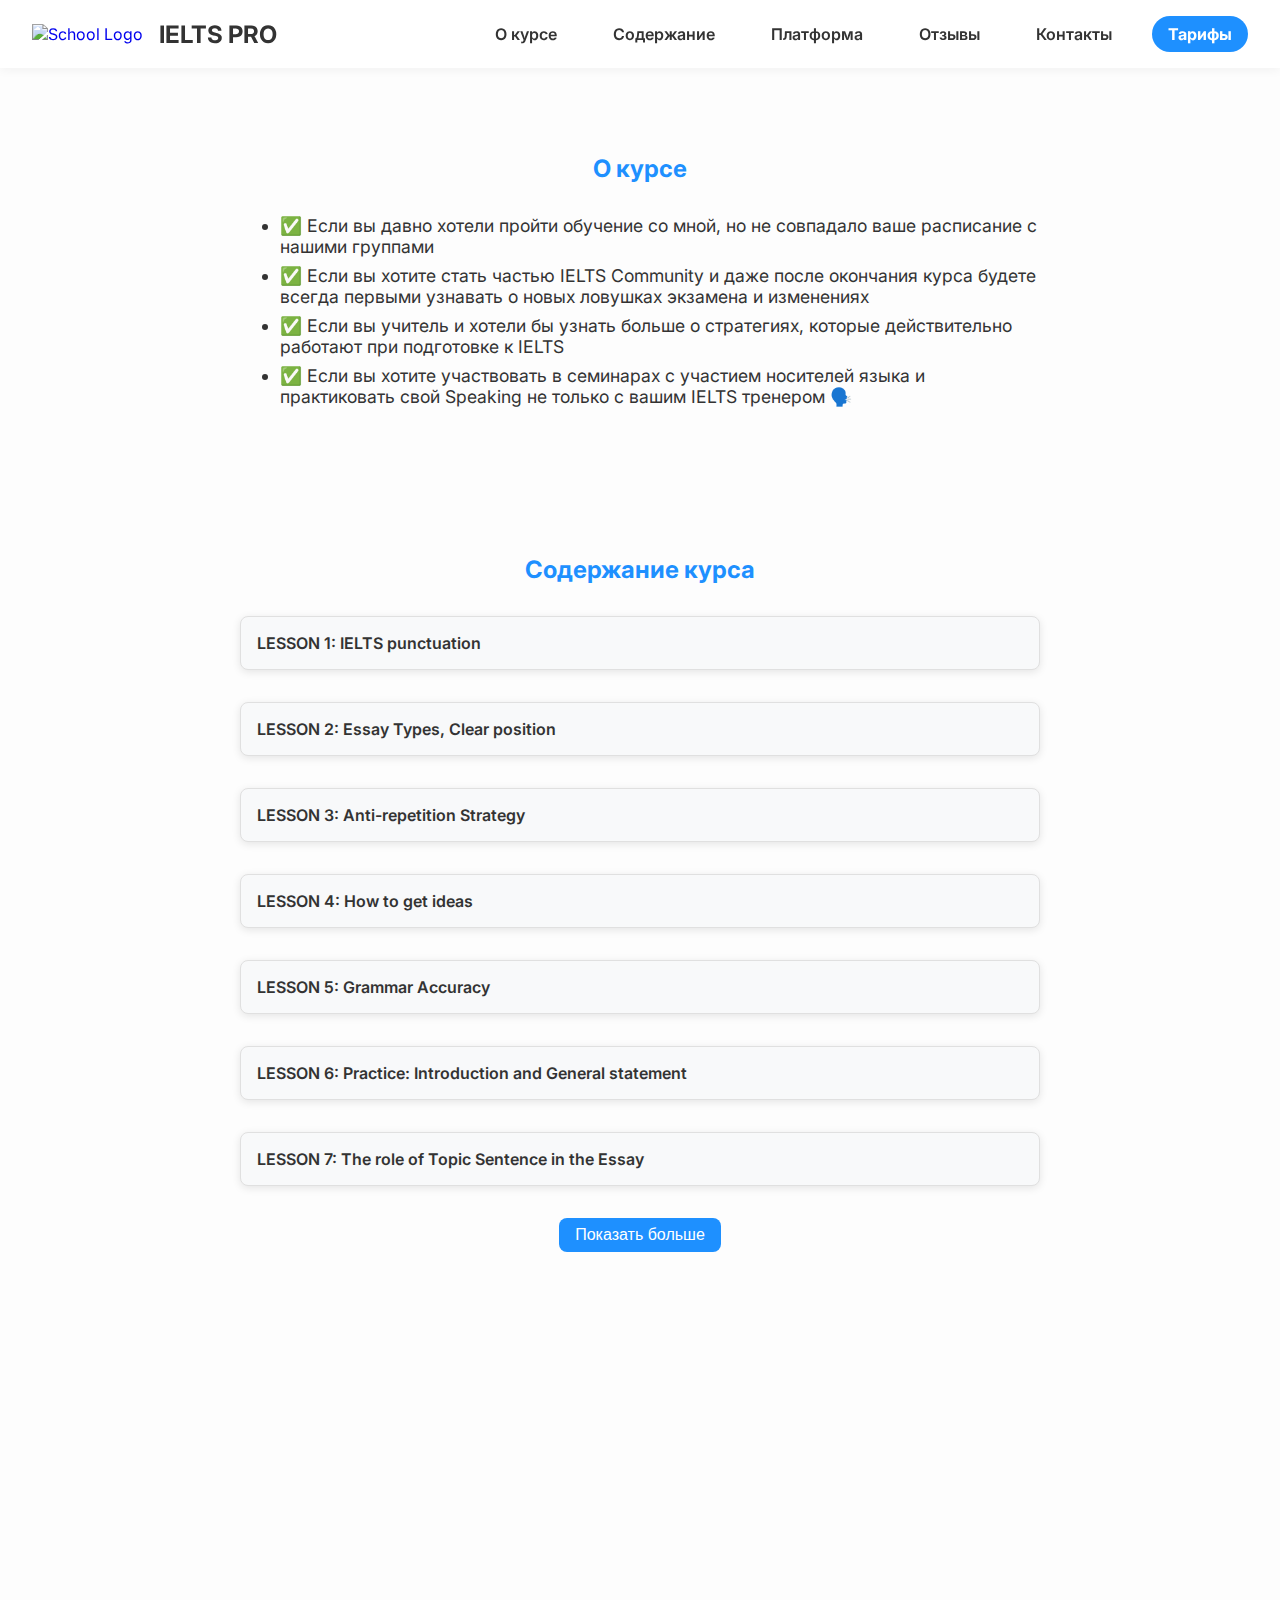
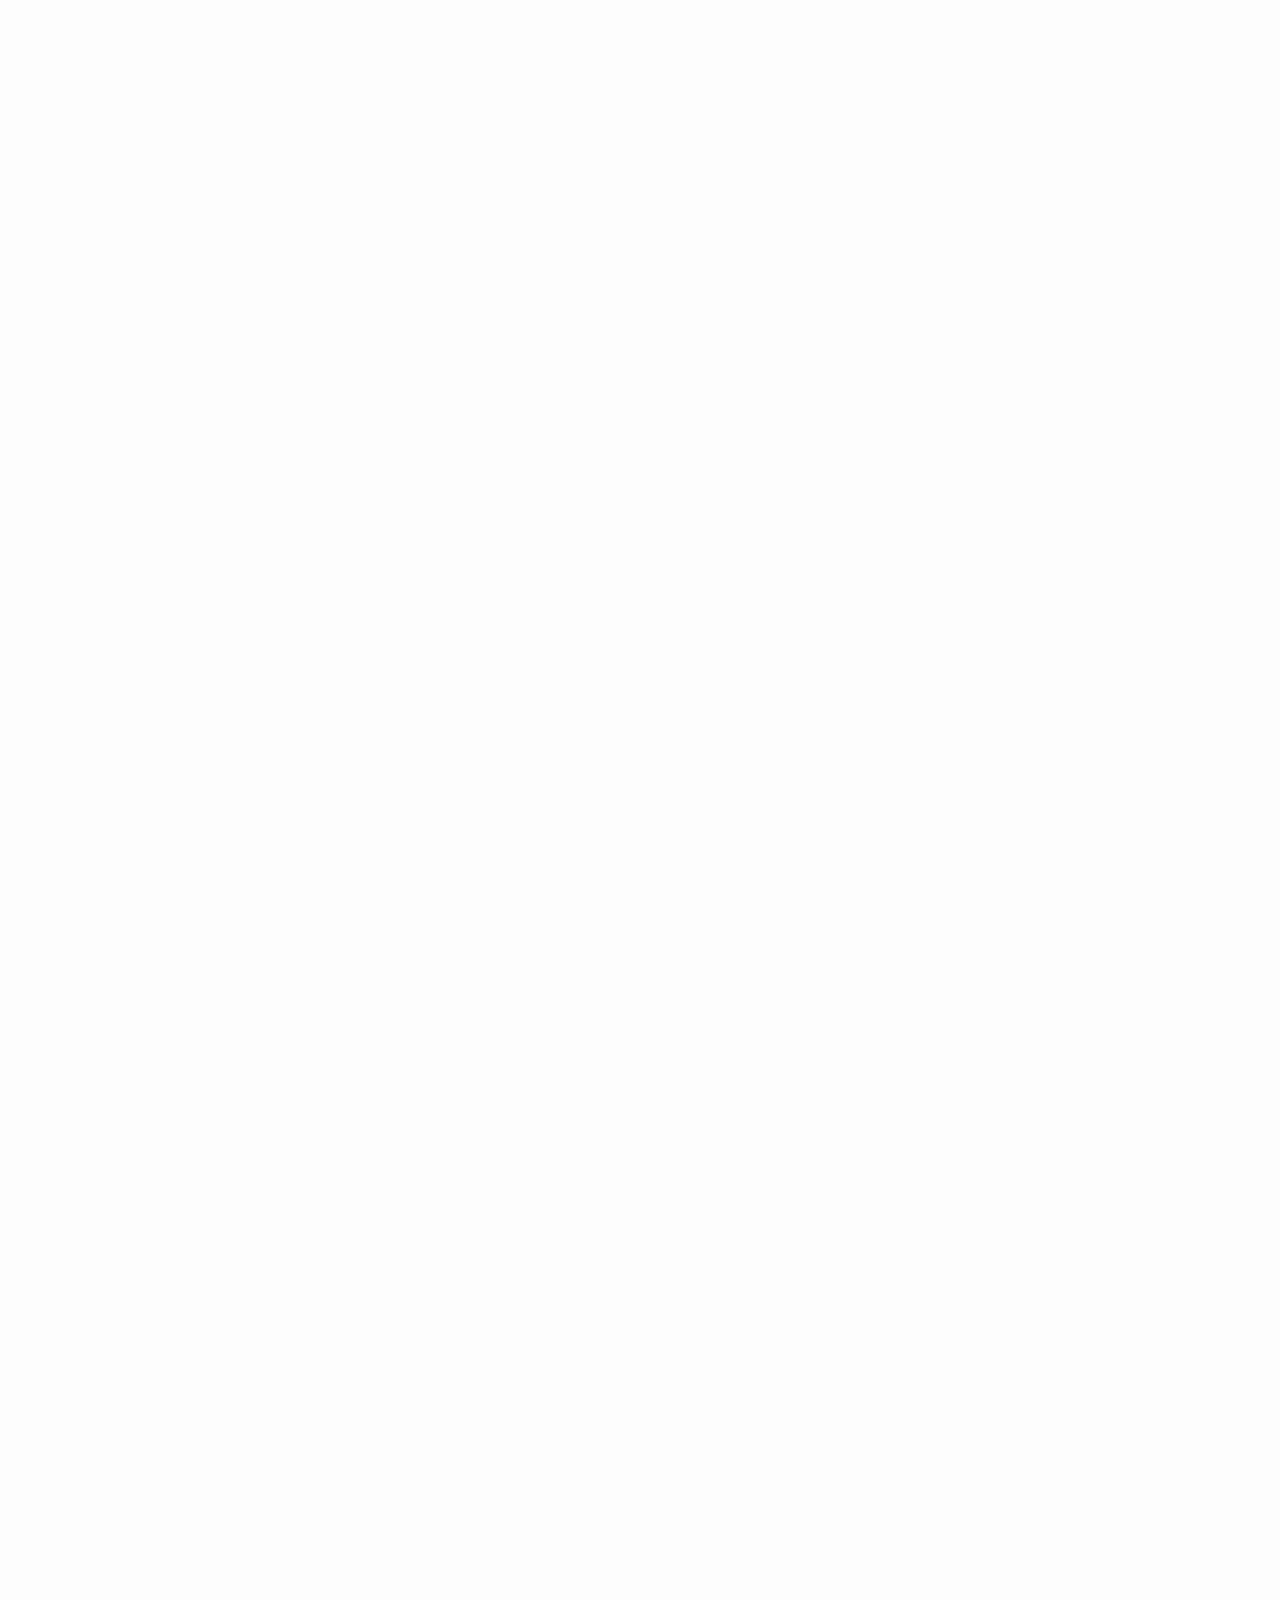
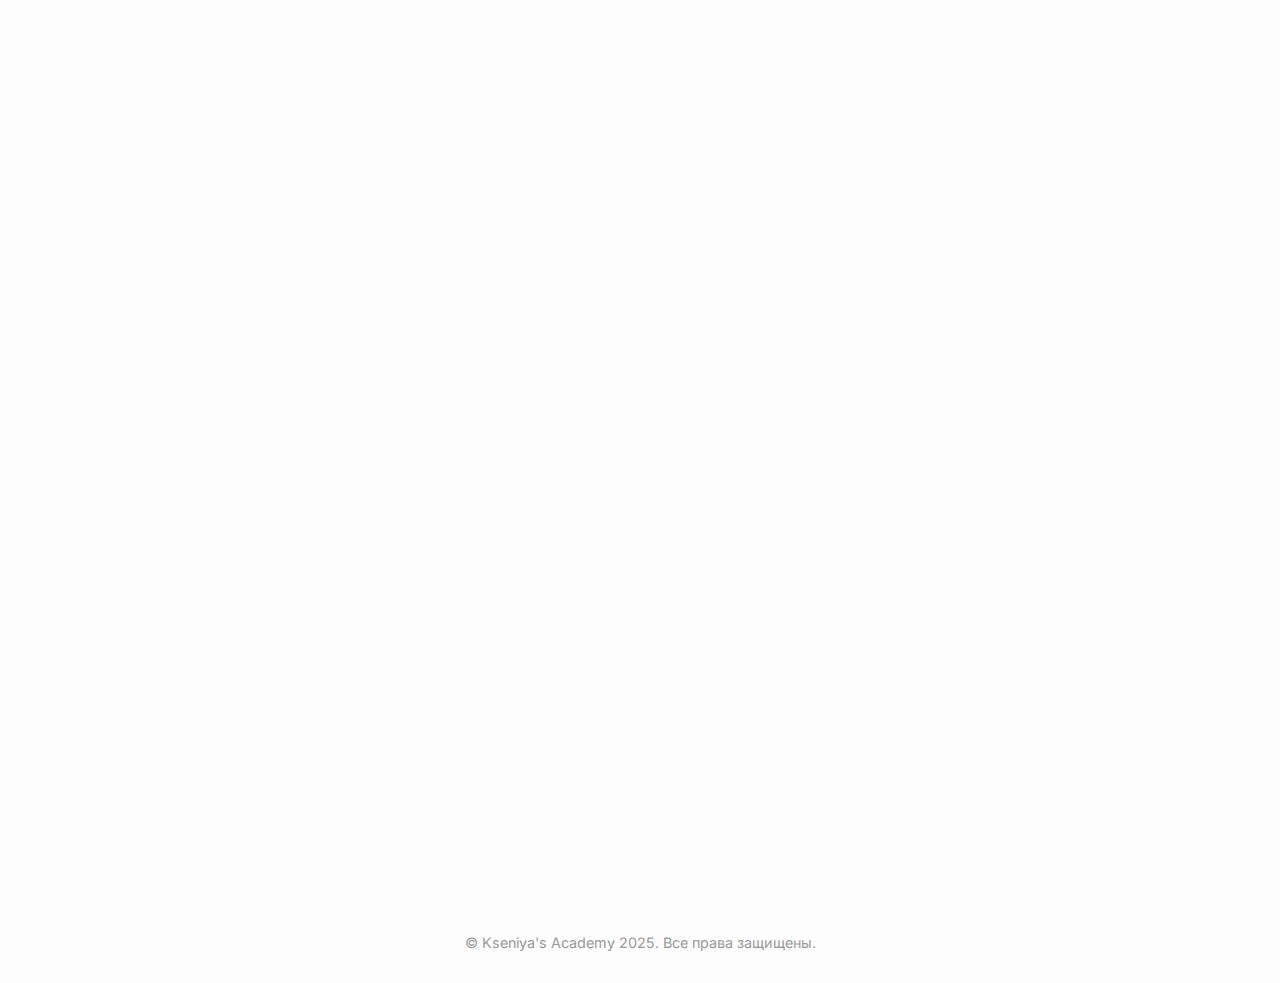
==== commit 1192c7a9: "Add statistics section and animated counters; update navigation links" ====
--- a/ielts_pro.html
+++ b/ielts_pro.html
@@ -20,7 +20,7 @@
   <header>
     <!-- Logo and Course Title -->
     <div style="display: flex; align-items: center; gap: 1rem;">
-      <a href="https://kseniya.titorenko.org/" style="text-decoration: none;">
+      <a href="index.html" style="text-decoration: none;">
         <img src="assets/images/logo.png" alt="School Logo" height="40">
       </a>
       <h1 style="margin: 0; font-size: 1.5rem; color: #333;">IELTS PRO</h1>
@@ -39,8 +39,8 @@
       <a href="#content">Содержание</a>
       <a href="#screenshots">Платформа</a>
       <a href="#reviews">Отзывы</a>
-      <a href="#pricing">Тарифы</a>
       <a href="#contact">Контакты</a>
+      <a href="#pricing" class="highlighted-link">Тарифы</a>
     </nav>
   </header>
 
--- a/assets/styles.css
+++ b/assets/styles.css
@@ -46,6 +46,7 @@
 /* Main Navigation Menu */
 .nav-menu {
 display: flex;
+align-items: center; /* Align all links vertically */
 }
 nav a {
 margin-left: 1.5rem;
@@ -260,6 +261,7 @@
     display: flex;
 }
 
+/* Mobile Navigation Menu */
 .nav-menu {
     position: fixed;
     right: -100%;
@@ -268,7 +270,8 @@
     background: white;
     width: 100%;
     height: auto;
-    padding: 20px;
+    padding: 20px; /* Общий отступ для всего меню */
+    padding-left: 20px; /* Добавляем отступ слева */
     transition: 0.3s;
     box-shadow: 0 2px 5px rgba(0,0,0,0.1);
     z-index: 1000;
@@ -280,10 +283,10 @@
 
 .nav-menu a {
     margin: 10px 0;
-    text-align: center;
+    text-align: left; /* Выравниваем текст по левому краю */
     display: block;
     padding: 10px;
-    width: 100%;
+    width: calc(100% - 20px); /* Учитываем общий отступ */
     box-sizing: border-box;
 }
 
@@ -650,4 +653,116 @@
 
 #show-more-btn:hover {
     background-color: #1873cc;
+}
+
+/* Statistics Section */
+#statistics {
+    text-align: center;
+    padding: 4rem 2rem;
+    background-color: #f8f9fa;
+}
+
+#statistics h2 {
+    margin-bottom: 2rem;
+    color: #1e90ff;
+}
+
+.stats-container {
+    display: flex;
+    justify-content: center;
+    gap: 2rem;
+    flex-wrap: wrap;
+}
+
+.stat {
+    flex: 1;
+    min-width: 200px;
+    max-width: 250px;
+    background: white;
+    padding: 2rem;
+    border-radius: 12px;
+    box-shadow: 0 4px 12px rgba(0, 0, 0, 0.1);
+    text-align: center;
+    transition: transform 0.3s ease;
+}
+
+.stat:hover {
+    transform: translateY(-5px);
+}
+
+.stat-number {
+    font-size: 2.5rem;
+    font-weight: bold;
+    color: #1e90ff;
+    display: block;
+    margin-bottom: 0.5rem;
+}
+
+.stat p {
+    margin: 0;
+    font-size: 1rem;
+    color: #333;
+}
+
+/* Highlighted Link Style */
+.nav-menu .highlighted-link {
+    background-color: #1e90ff;
+    color: white !important;
+    padding: 0.5rem 1rem;
+    border-radius: 20px;
+    font-weight: bold;
+    text-decoration: none;
+    transition: background-color 0.3s ease;
+    display: inline-block;
+}
+
+/* Hover and Focus States */
+.nav-menu .highlighted-link:hover,
+.nav-menu .highlighted-link:focus {
+    background-color: #155a9c;
+    color: #f0f0f0 !important;
+    transform: none;
+}
+
+/* Navigation Menu */
+.nav-menu {
+    display: flex;
+    align-items: center; /* Align all links vertically */
+}
+
+/* General Link Styles */
+.nav-menu a {
+    margin-left: 1.5rem;
+    text-decoration: none;
+    color: #333;
+    font-weight: 600;
+    padding: 0.5rem 1rem; /* Add padding for consistent alignment */
+    border-radius: 8px; /* Add slight rounding for consistency */
+    transition: color 0.3s, background-color 0.3s;
+}
+
+/* Adjust Other Links on Hover */
+.nav-menu a:hover {
+    color: #1e90ff; /* Match the blue theme */
+    background-color: rgba(30, 144, 255, 0.1); /* Add subtle background highlight */
+}
+
+/* Убедитесь, что стили применяются только к кнопке IELTS PRO */
+.nav-menu .highlighted-link {
+    background-color: #1e90ff; /* Синий фон */
+    color: white !important; /* Принудительно белый текст */
+    padding: 0.5rem 1rem;
+    border-radius: 20px;
+    font-weight: bold;
+    text-decoration: none;
+    transition: background-color 0.3s ease, transform 0.3s ease;
+    display: inline-block;
+}
+
+/* Состояние при наведении */
+.nav-menu .highlighted-link:hover,
+.nav-menu .highlighted-link:focus {
+    background-color: #155a9c; /* Более тёмный синий */
+    color: #f0f0f0 !important; /* Мягкий белый текст */
+    transform: scale(1.05);
 }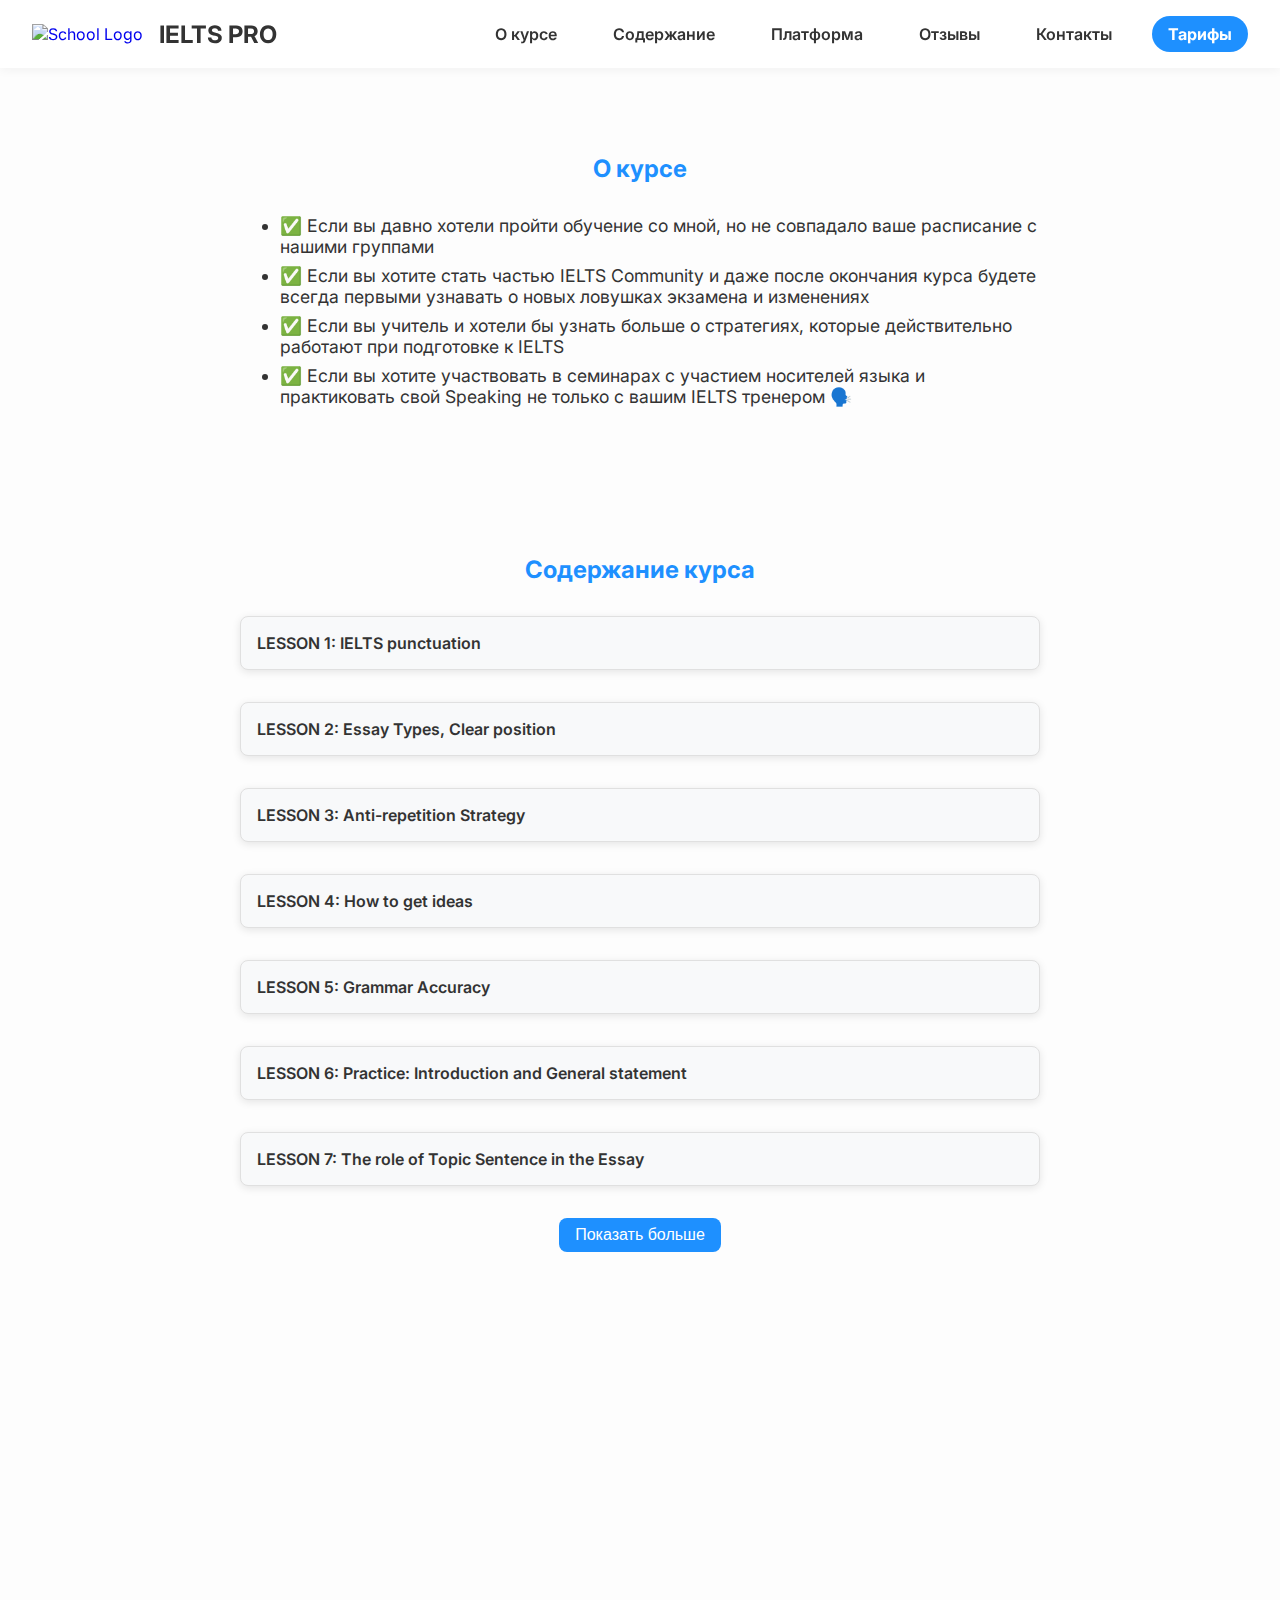
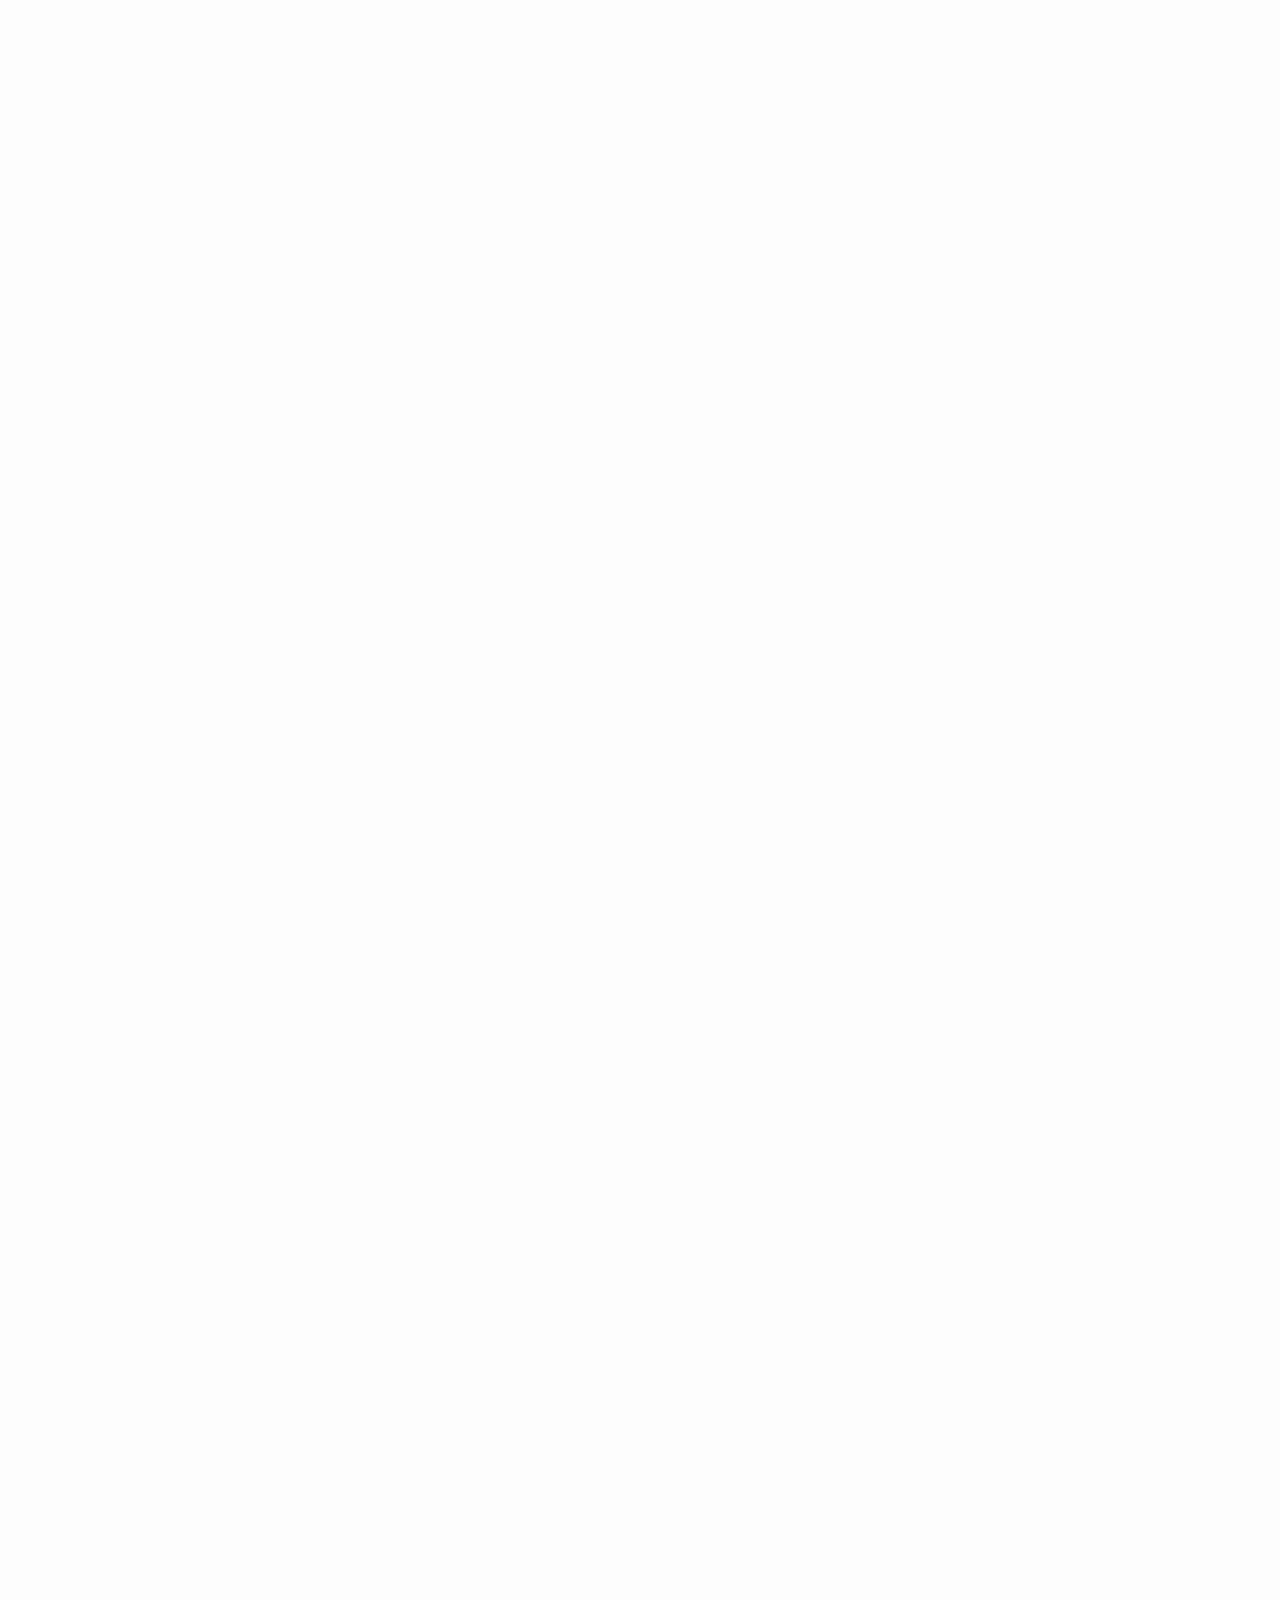
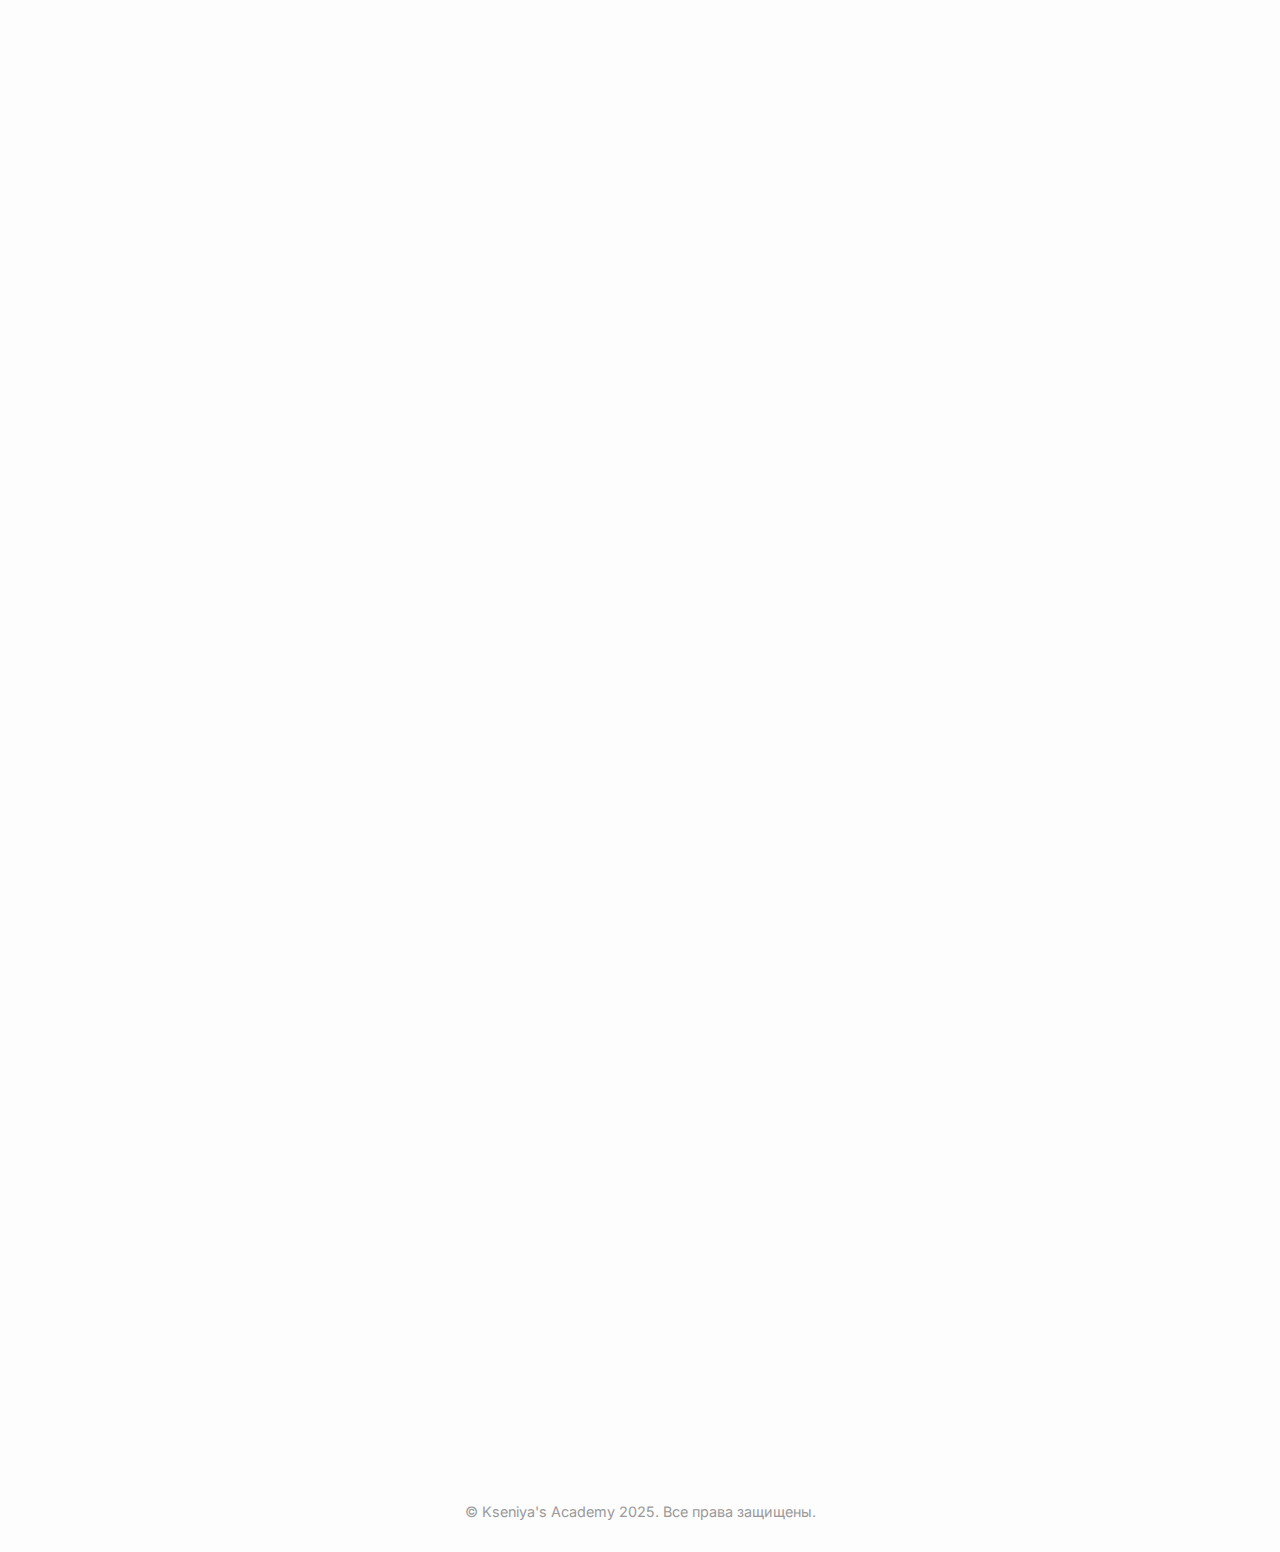
==== commit fec5baa0: "Add plans" ====
--- a/ielts_pro.html
+++ b/ielts_pro.html
@@ -233,39 +233,60 @@
 
   <!-- Pricing Plans Section -->
   <section id="pricing">
-    <h2>Тарифы</h2>
+    <h2>Тарифы курса IELTS PRO</h2>
     <div class="pricing-plans">
+      <!-- Basic Plan -->
       <div class="pricing-plan">
-        <h3 class="plan-name">Базовый</h3>
-        <div class="plan-price">14 900 ₽</div>
+        <h3 class="plan-name">БАЗОВЫЙ</h3>
+        <div class="plan-price">49 990 ₸</div>
+        <p>Для самостоятельного изучения, без обратной связи.</p>
         <ul class="plan-features">
-          <li>✅ Доступ к курсу на 3 месяца</li>
-          <li>✅ Все обучающие материалы</li>
-          <li>✅ Тесты и практические задания</li>
+          <li>✅ 35 уроков по секциям IELTS с пошаговым объяснением и видео уроками от IELTS экспертов</li>
+          <li>✅ Шаблоны эссе на 7+</li>
+          <li>✅ Доступ 1 месяц</li>
+          <li>❌ Без участия в вебинарах и IELTS практикумах</li>
+          <li>❌ Без проверок</li>
+          <li>❌ Без доступа в закрытую группу IELTS Community</li>
+          <li>❌ Без сертификата</li>
         </ul>
+        <p>Идеально, если ты уже знаком с IELTS, но тебе не хватает стратегии подготовки.</p>
       </div>
-      
+
+      <!-- Standard Plan -->
       <div class="pricing-plan">
-        <h3 class="plan-name">Стандарт</h3>
-        <div class="plan-price">24 900 ₽</div>
+        <h3 class="plan-name">СТАНДАРТ</h3>
+        <div class="plan-price">79 990 ₸</div>
+        <p>С обратной связью, нетворкинг и IELTS community.</p>
         <ul class="plan-features">
-          <li>✅ Доступ к курсу на 6 месяцев</li>
-          <li>✅ Все материалы базового тарифа</li>
-          <li>✅ 2 индивидуальные консультации</li>
-          <li>✅ Проверка Writing заданий</li>
+          <li>✅ 35 уроков по секциям IELTS с пошаговым объяснением и видео уроками от IELTS экспертов</li>
+          <li>✅ Обновлённая база ловушек на экзамене IELTS 2025</li>
+          <li>✅ Шаблоны эссе на 7+</li>
+          <li>✅ Доступ 2 месяца</li>
+          <li>✅ Участие в вебинарах 1 раз в неделю</li>
+          <li>✅ 2 проверки Writing заданий с полноценной обратной связью</li>
+          <li>✅ Закрытая группа IELTS Community, где можно будет узнать обновления по IELTS даже после завершения курса</li>
+          <li>✅ Сертификат об окончании курса</li>
         </ul>
+        <p>Для тех, кто часто бросает прохождение курсов на пол пути, хочет почувствовать себя частью IELTS community и получить поддержку партнёров по курсу и IELTS экспертов.</p>
       </div>
 
+      <!-- Premium Plan -->
       <div class="pricing-plan">
-        <h3 class="plan-name">Премиум</h3>
-        <div class="plan-price">34 900 ₽</div>
+        <h3 class="plan-name">ПРЕМИУМ</h3>
+        <div class="plan-price">99 990 ₸</div>
+        <p>Максимум обратной связи, максимум результата.</p>
         <ul class="plan-features">
-          <li>✅ Неограниченный доступ к курсу</li>
-          <li>✅ Все материалы стандартного тарифа</li>
-          <li>✅ 5 индивидуальных консультаций</li>
-          <li>✅ Регулярная проверка заданий</li>
-          <li>✅ Персональный ментор</li>
+          <li>✅ 35 уроков по секциям IELTS с пошаговым объяснением и видео уроками от IELTS экспертов</li>
+          <li>✅ Обновлённая база ловушек на экзамене IELTS 2025</li>
+          <li>✅ Шаблоны эссе на 7+</li>
+          <li>✅ Доступ 4 месяца</li>
+          <li>✅ Участие в вебинарах 1 раз в неделю</li>
+          <li>✅ 5 проверок Writing заданий с полноценной обратной связью</li>
+          <li>✅ 3 индивидуальных консультации по Speaking и Writing с IELTS тренером Ксенией</li>
+          <li>✅ Закрытая группа IELTS Community, где можно будет узнать обновления по IELTS даже после завершения курса</li>
+          <li>✅ Сертификат об окончании курса</li>
         </ul>
+        <p>Для тех, кто хочет получить ответы на все вопросы по IELTS секциям лично, максимум обратной связи и проработать все свои ошибки.</p>
       </div>
     </div>
   </section>
--- a/assets/styles.css
+++ b/assets/styles.css
@@ -200,42 +200,51 @@
 margin-top: 2rem;
 }
 
+/* Pricing Plan Styles */
 .pricing-plan {
 flex: 1;
 min-width: 280px;
 max-width: 320px;
 background: white;
-padding: 2rem;
+padding: 1.5rem; /* Уменьшен padding */
 border-radius: 12px;
 box-shadow: 0 4px 12px rgba(0,0,0,0.1);
-text-align: center;
+text-align: left; /* Выравнивание текста по левому краю */
 transition: transform 0.3s ease;
 }
 
-.pricing-plan:hover {
-transform: translateY(-5px);
-}
-
-.plan-name {
+.pricing-plan h3 {
+margin-top: 0; /* Убираем отступ сверху */
+margin-bottom: 1rem; /* Оставляем отступ снизу */
 font-size: 1.5rem;
 color: #1e90ff;
-margin-bottom: 1rem;
-}
-
-.plan-price {
-font-size: 2rem;
+}
+
+.pricing-plan .plan-price {
+margin-top: 0; /* Убираем отступ сверху */
+margin-bottom: 1rem; /* Оставляем отступ снизу */
+font-size: 1.8rem;
 font-weight: bold;
-margin-bottom: 1.5rem;
+color: #333;
+}
+
+.pricing-plan p {
+margin-top: 0; /* Убираем отступ сверху */
+margin-bottom: 1rem; /* Оставляем отступ снизу */
+font-size: 1rem;
+color: #666;
 }
 
 .plan-features {
 list-style: none;
 padding: 0;
-margin-bottom: 1.5rem;
+margin: 0;
 }
 
 .plan-features li {
 margin-bottom: 0.5rem;
+font-size: 0.9rem;
+color: #333;
 }
 
 .contact-icons {
@@ -659,7 +668,7 @@
 #statistics {
     text-align: center;
     padding: 4rem 2rem;
-    background-color: #f8f9fa;
+    background-color: transparent;
 }
 
 #statistics h2 {
@@ -765,4 +774,121 @@
     background-color: #155a9c; /* Более тёмный синий */
     color: #f0f0f0 !important; /* Мягкий белый текст */
     transform: scale(1.05);
+}
+
+/* About Academy Section */
+#about-academy {
+    text-align: center;
+    padding: 4rem 2rem;
+    background-color: transparent;
+}
+
+/* Swiper Styles for About Carousel */
+.about-carousel {
+    width: 100%;
+    max-width: 1200px;
+    margin: 0 auto;
+    padding: 2rem 0;
+}
+
+.swiper-slide {
+    display: flex;
+    justify-content: center;
+    align-items: center;
+}
+
+/* Course Block with Fixed Size */
+.course-block {
+    position: relative; /* Enable positioning for overlay */
+    width: 100%;
+    max-width: 300px;
+    height: 400px; /* Fixed height for all blocks */
+    padding: 2rem;
+    border-radius: 12px;
+    background-size: cover;
+    background-position: center;
+    color: white;
+    text-align: center;
+    box-shadow: 0 4px 12px rgba(0, 0, 0, 0.1);
+    transition: transform 0.3s ease, box-shadow 0.3s ease;
+    overflow: hidden; /* Ensure overlay stays within the block */
+    display: flex;
+    flex-direction: column;
+    justify-content: flex-start; /* Align content to the top */
+    align-items: center; /* Center content horizontally */
+}
+
+/* Dark overlay for better text visibility */
+.course-block::before {
+    content: '';
+    position: absolute;
+    top: 0;
+    left: 0;
+    width: 100%;
+    height: 100%;
+    background: rgba(0, 0, 0, 0.5); /* Semi-transparent black overlay */
+    z-index: 1; /* Place it below the text */
+    border-radius: 12px; /* Match the block's border radius */
+}
+
+/* Ensure text is above the overlay */
+.course-block * {
+    position: relative;
+    z-index: 2;
+}
+
+/* Adjustments for text and icons */
+.course-icon {
+    font-size: 3rem;
+    margin-bottom: 1rem;
+}
+
+.course-block h3 {
+    margin-bottom: 1rem;
+    font-size: 1.5rem;
+}
+
+.course-block p {
+    margin: 0.5rem 0;
+    font-size: 1rem;
+    line-height: 1.5;
+}
+
+.course-block .highlighted-link {
+    margin-top: auto; /* Push the button to the bottom */
+    display: inline-block;
+    background-color: #1e90ff;
+    color: white;
+    padding: 0.5rem 1rem;
+    border-radius: 20px;
+    font-weight: bold;
+    text-decoration: none;
+    transition: background-color 0.3s ease;
+}
+
+.course-block .highlighted-link:hover {
+    background-color: #155a9c;
+}
+
+/* Swiper Navigation Buttons */
+.swiper-button-next,
+.swiper-button-prev {
+    color: #1e90ff;
+    transition: color 0.3s ease;
+}
+
+.swiper-button-next:hover,
+.swiper-button-prev:hover {
+    color: #155a9c;
+}
+
+/* Swiper Pagination */
+.swiper-pagination-bullet {
+    background: #1e90ff;
+    opacity: 0.7;
+}
+
+.swiper-pagination-bullet-active {
+    background: #155a9c;
+    opacity: 1;
 }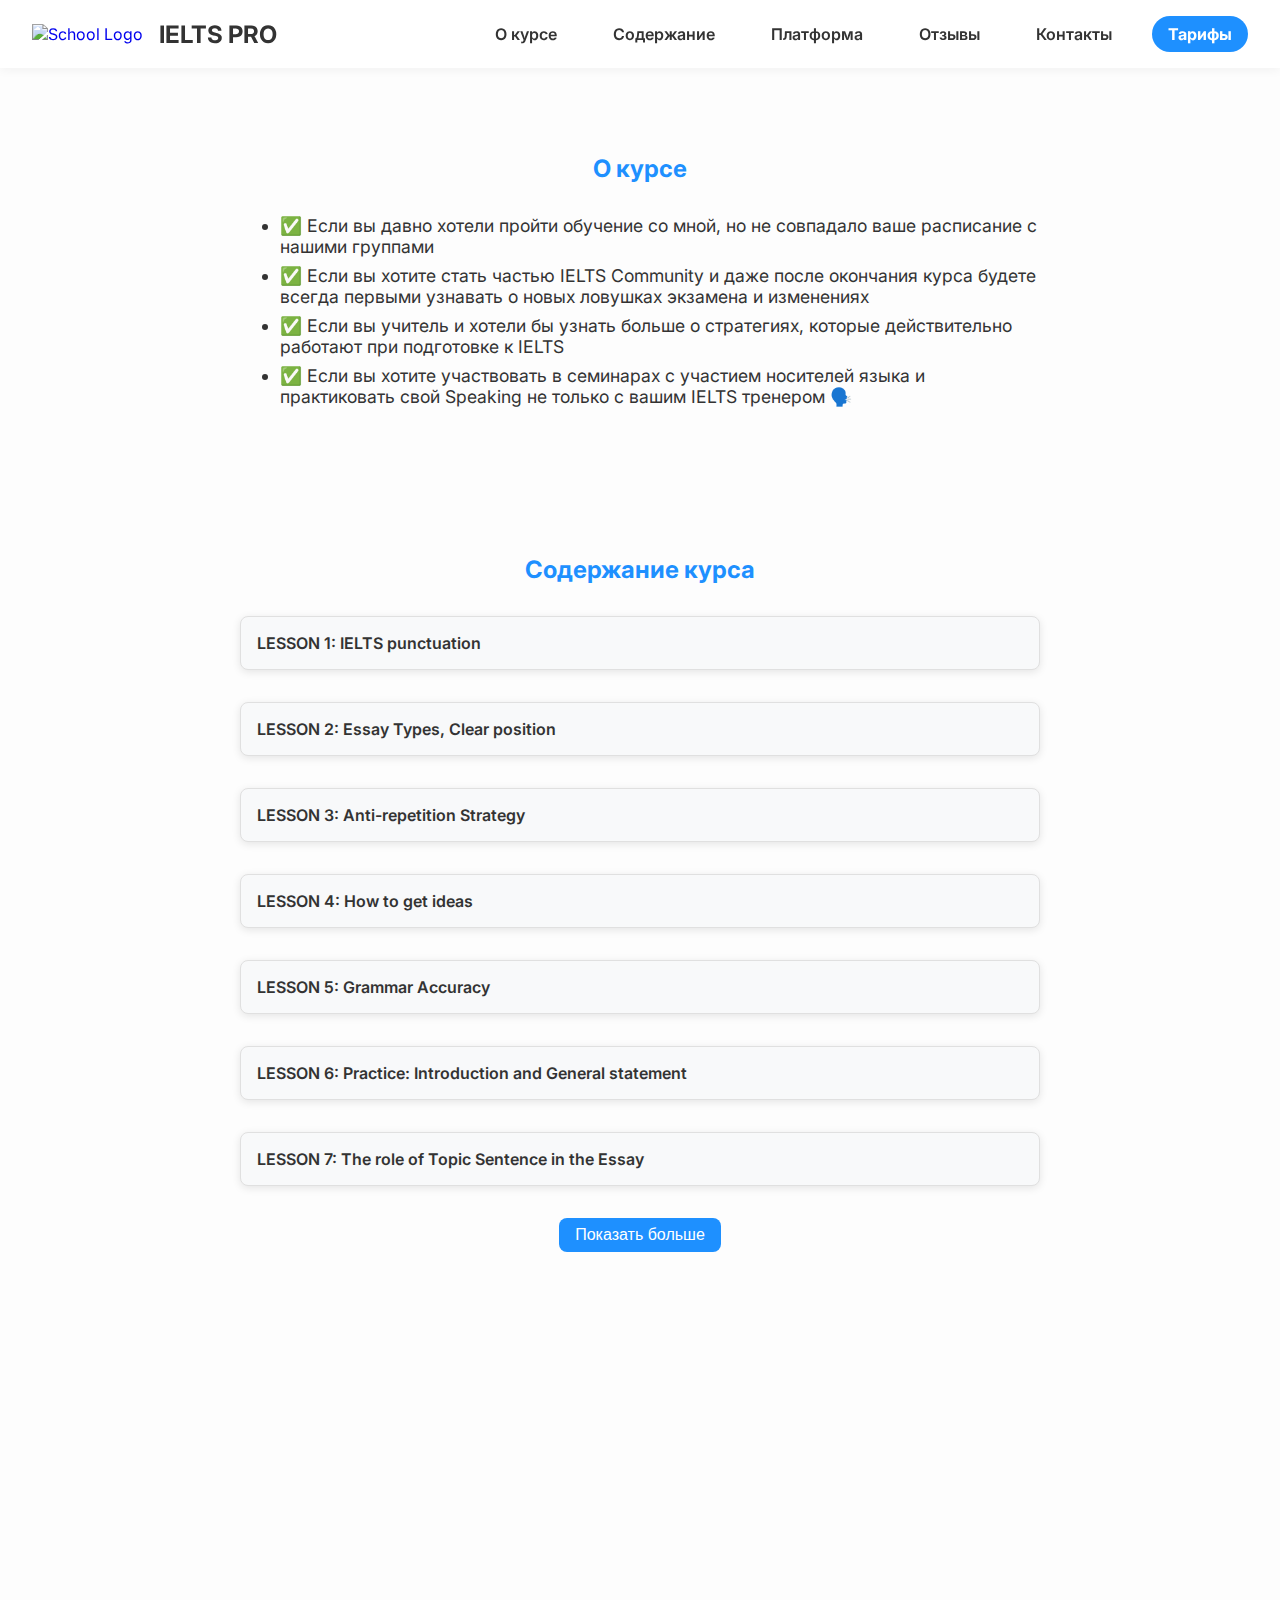
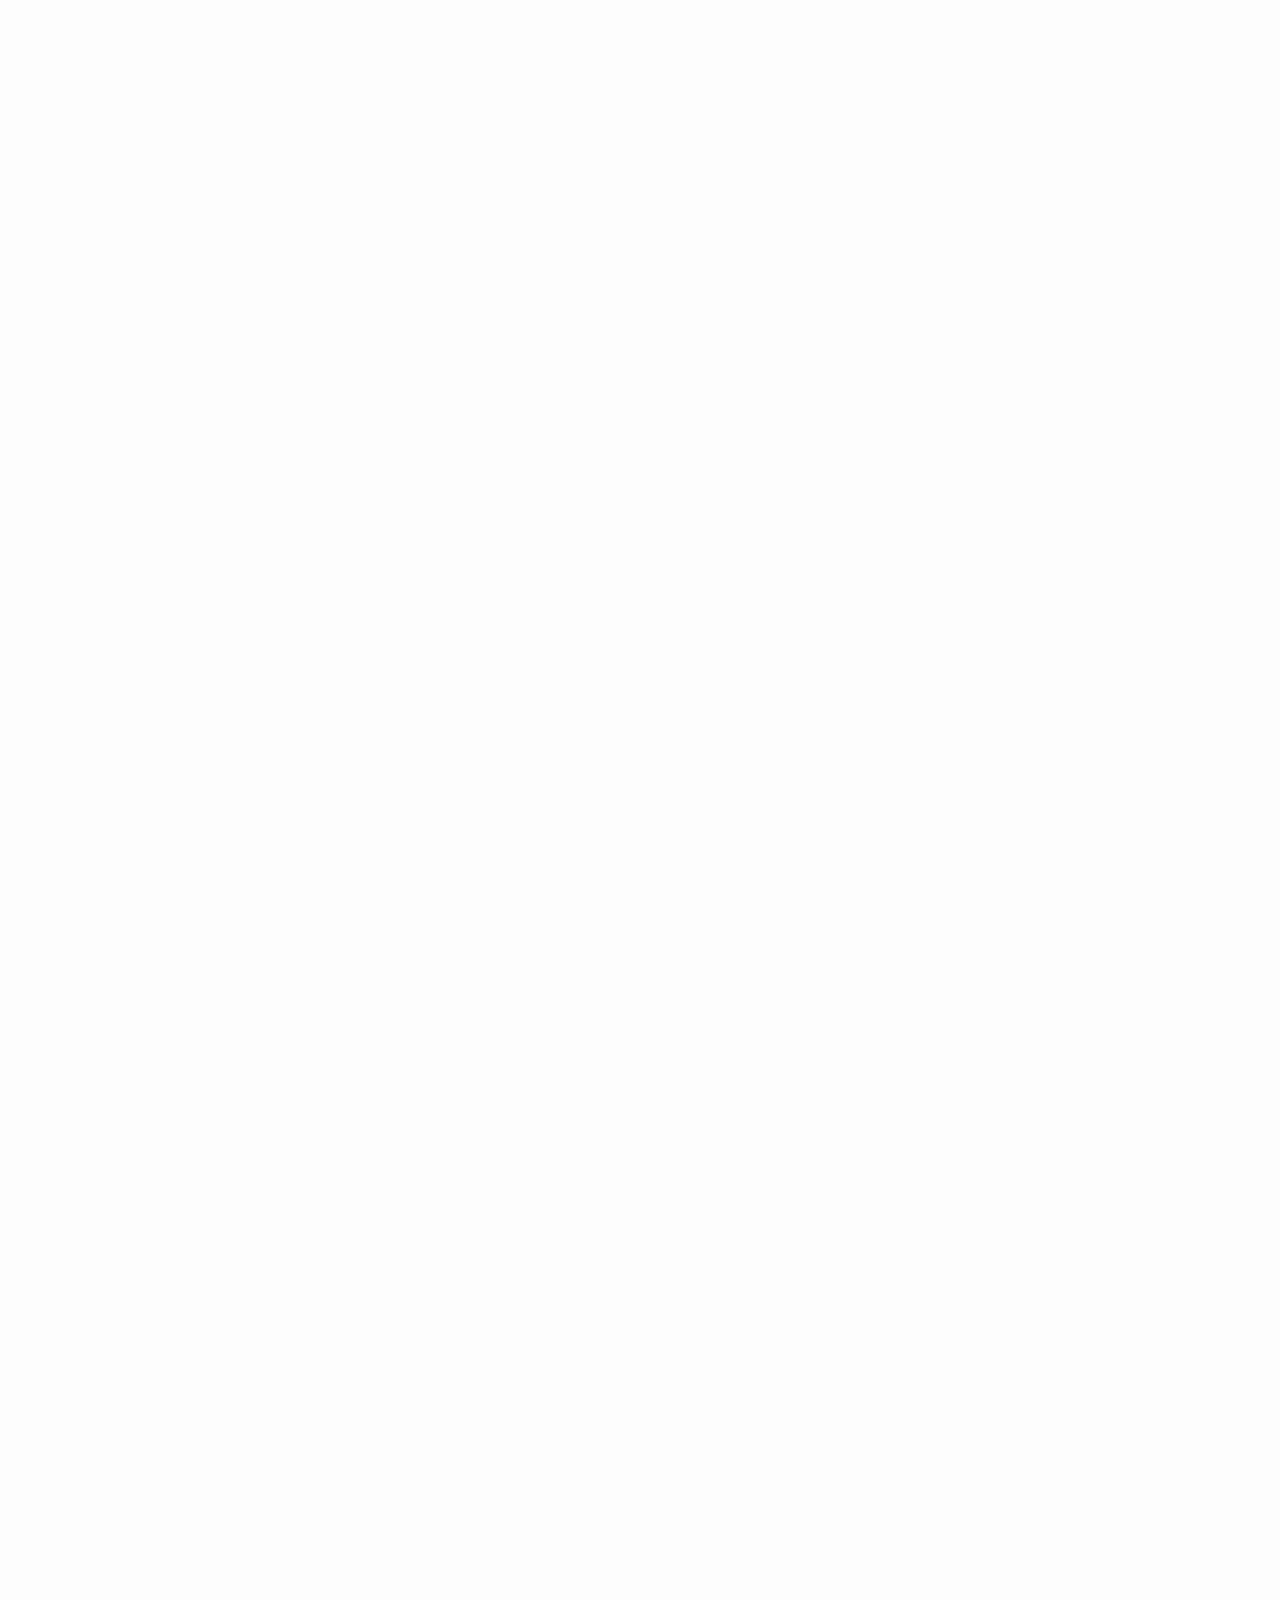
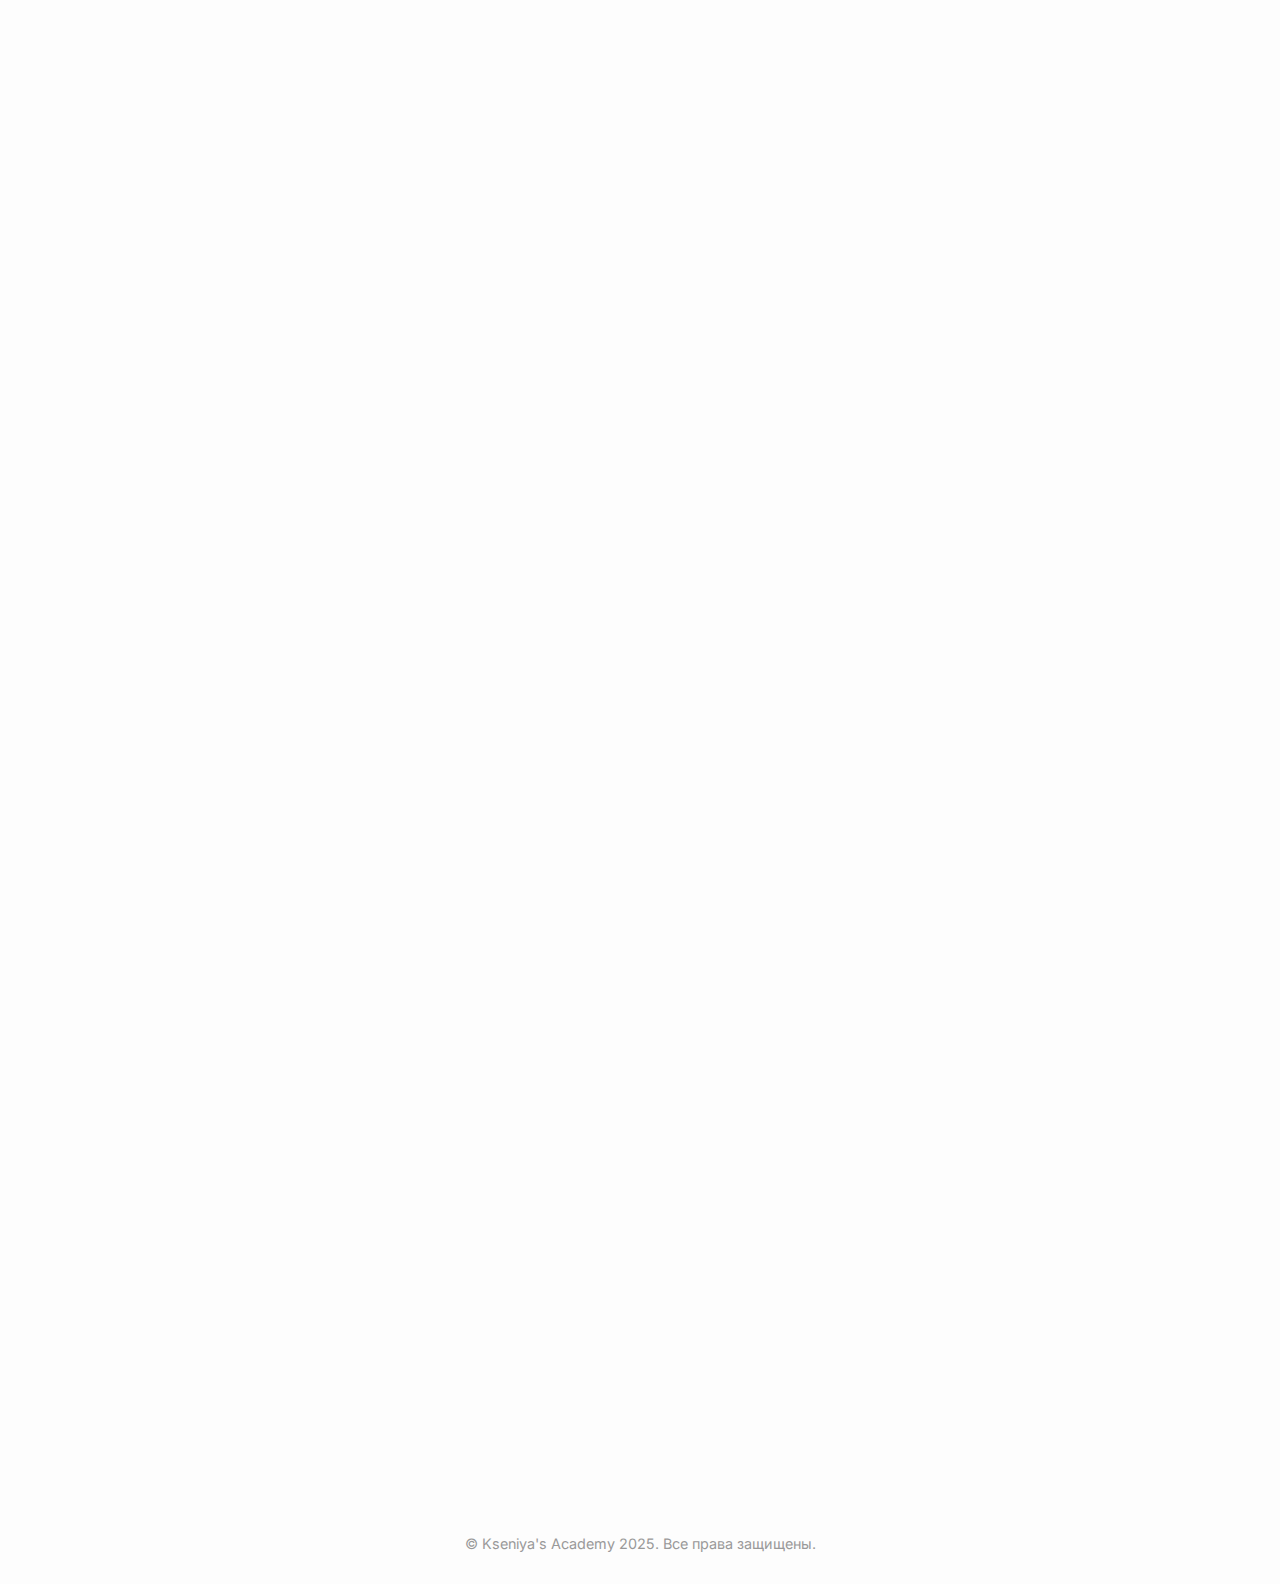
==== commit 0640fd43: "Update access duration for pricing plans in ielts_pro.html and add margin styles in styles.css" ====
--- a/ielts_pro.html
+++ b/ielts_pro.html
@@ -5,6 +5,16 @@
   <meta charset="UTF-8">
   <meta name="viewport" content="width=device-width, initial-scale=1.0">
   <title>Kseniya's Academy | IELTS PRO</title>
+
+  <!-- Google Analytics -->
+  <script async src="https://www.googletagmanager.com/gtag/js?id=G-PE3ENNM5SE"></script>
+  <script>
+    window.dataLayer = window.dataLayer || [];
+    function gtag(){dataLayer.push(arguments);}
+    gtag('js', new Date());
+
+    gtag('config', 'G-PE3ENNM5SE');
+  </script>
 
   <!-- External Resources -->
   <link href="https://fonts.googleapis.com/css2?family=Inter:wght@400;600;700&display=swap" rel="stylesheet">
@@ -233,7 +243,7 @@
 
   <!-- Pricing Plans Section -->
   <section id="pricing">
-    <h2>Тарифы курса IELTS PRO</h2>
+    <h2>Тарифы</h2>
     <div class="pricing-plans">
       <!-- Basic Plan -->
       <div class="pricing-plan">
@@ -243,7 +253,7 @@
         <ul class="plan-features">
           <li>✅ 35 уроков по секциям IELTS с пошаговым объяснением и видео уроками от IELTS экспертов</li>
           <li>✅ Шаблоны эссе на 7+</li>
-          <li>✅ Доступ 1 месяц</li>
+          <li>✅ Доступ 2 месяца</li>
           <li>❌ Без участия в вебинарах и IELTS практикумах</li>
           <li>❌ Без проверок</li>
           <li>❌ Без доступа в закрытую группу IELTS Community</li>
@@ -261,7 +271,7 @@
           <li>✅ 35 уроков по секциям IELTS с пошаговым объяснением и видео уроками от IELTS экспертов</li>
           <li>✅ Обновлённая база ловушек на экзамене IELTS 2025</li>
           <li>✅ Шаблоны эссе на 7+</li>
-          <li>✅ Доступ 2 месяца</li>
+          <li>✅ Доступ 4 месяца</li>
           <li>✅ Участие в вебинарах 1 раз в неделю</li>
           <li>✅ 2 проверки Writing заданий с полноценной обратной связью</li>
           <li>✅ Закрытая группа IELTS Community, где можно будет узнать обновления по IELTS даже после завершения курса</li>
@@ -279,7 +289,7 @@
           <li>✅ 35 уроков по секциям IELTS с пошаговым объяснением и видео уроками от IELTS экспертов</li>
           <li>✅ Обновлённая база ловушек на экзамене IELTS 2025</li>
           <li>✅ Шаблоны эссе на 7+</li>
-          <li>✅ Доступ 4 месяца</li>
+          <li>✅ Доступ 6 месяцев</li>
           <li>✅ Участие в вебинарах 1 раз в неделю</li>
           <li>✅ 5 проверок Writing заданий с полноценной обратной связью</li>
           <li>✅ 3 индивидуальных консультации по Speaking и Writing с IELTS тренером Ксенией</li>
--- a/assets/styles.css
+++ b/assets/styles.css
@@ -233,6 +233,16 @@
 margin-bottom: 1rem; /* Оставляем отступ снизу */
 font-size: 1rem;
 color: #666;
+}
+
+.plan-features {
+list-style: none;
+padding: 0;
+margin: 0 0 1.5rem; /* Добавлен нижний отступ */
+}
+
+.pricing-plan p:last-of-type {
+margin-top: 1.5rem; /* Добавлен верхний отступ для последнего абзаца */
 }
 
 .plan-features {
